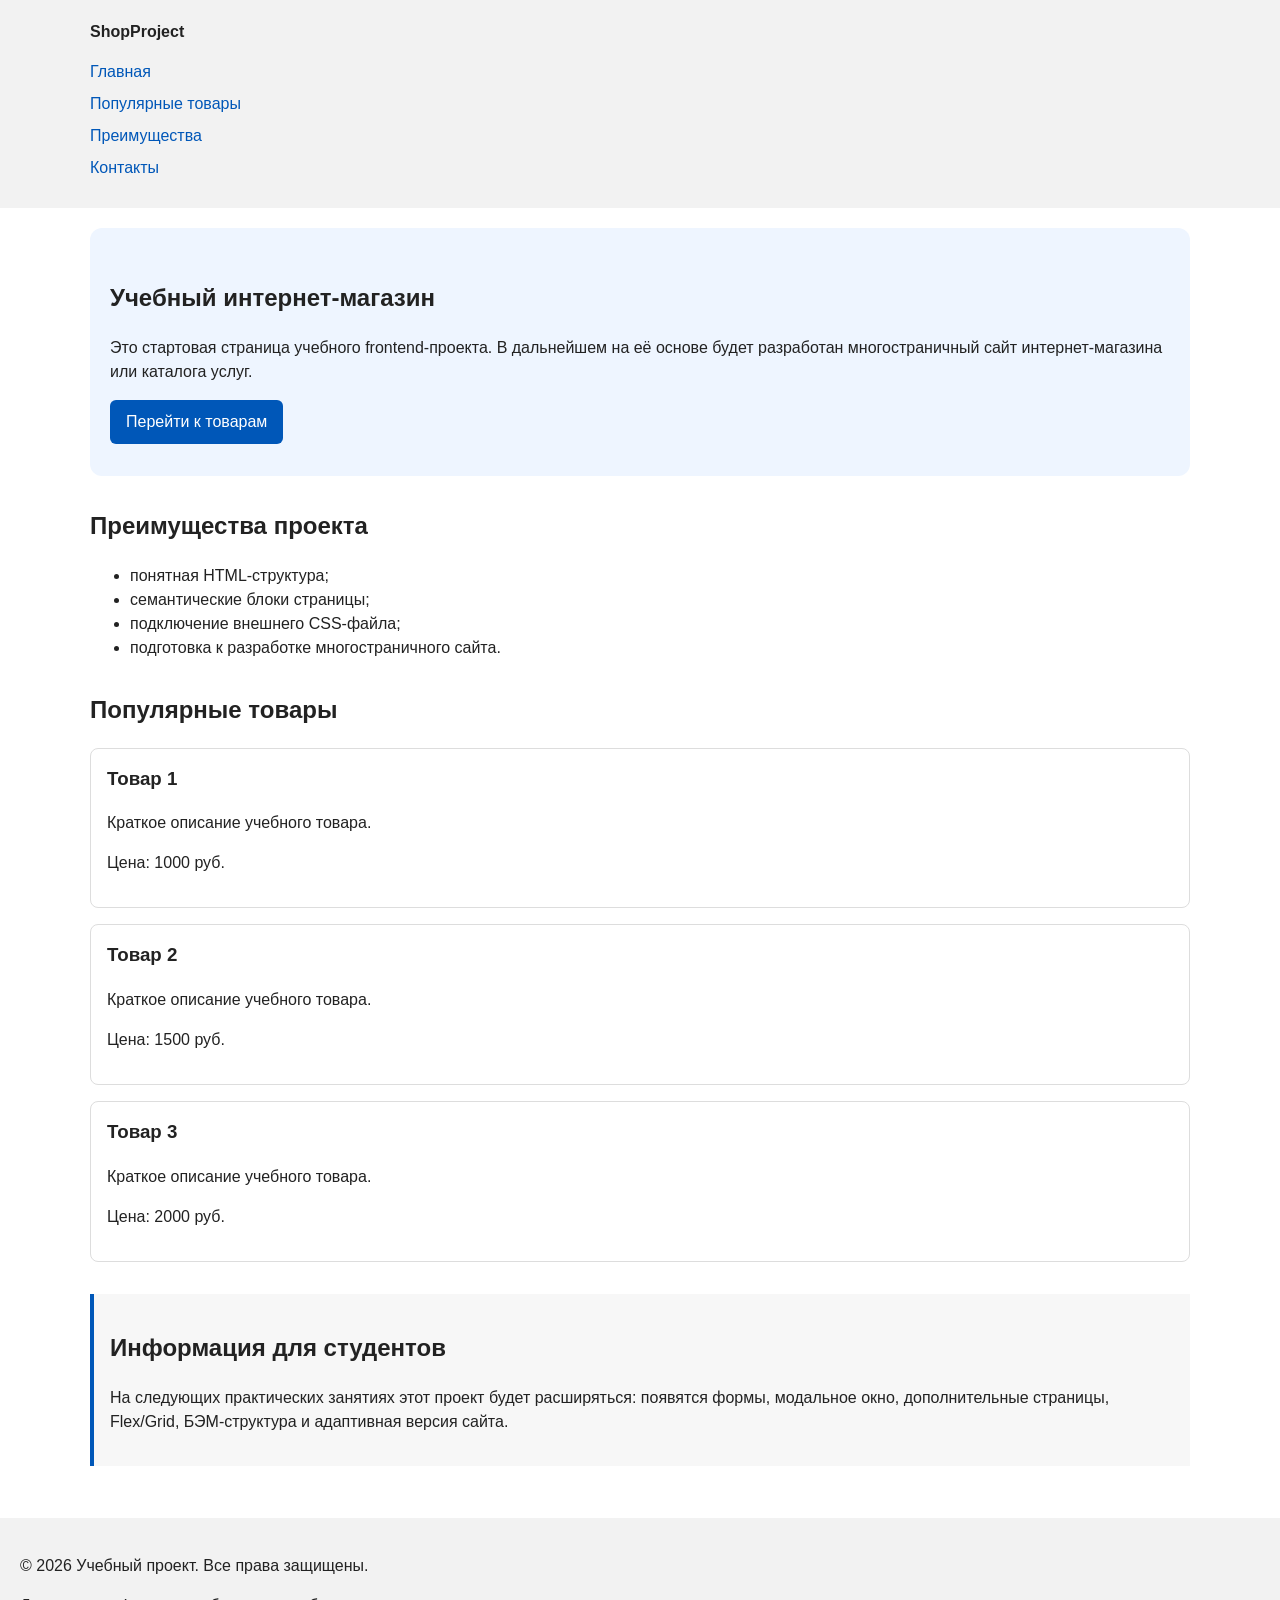
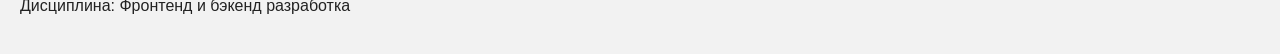
==== index.html @ d6c5573b "feat: add semantic HTML structure and base CSS styles" ====
<!DOCTYPE html>
<html lang="ru">
<head>
  <meta charset="UTF-8">
  <meta name="viewport" content="width=device-width, initial-scale=1.0">
  <title>Учебный интернет-магазин</title>
  <link rel="stylesheet" href="css/style.css">
</head>
<body>
  <header>
    <div class="site-header">
      <a class="site-logo" href="index.html">ShopProject</a>

      <nav class="site-nav" aria-label="Основная навигация">
        <ul class="site-nav__list">
          <li><a href="index.html">Главная</a></li>
          <li><a href="#popular">Популярные товары</a></li>
          <li><a href="#advantages">Преимущества</a></li>
          <li><a href="#contacts">Контакты</a></li>
        </ul>
      </nav>
    </div>
  </header>


  <main>
    <section class="hero">
      <h1>Учебный интернет-магазин</h1>
      <p>
        Это стартовая страница учебного frontend-проекта.
        В дальнейшем на её основе будет разработан многостраничный сайт
        интернет-магазина или каталога услуг.
      </p>
      <a class="button" href="#popular">Перейти к товарам</a>
    </section>

    <section class="section" id="advantages">
      <h2>Преимущества проекта</h2>

      <ul class="advantages-list">
        <li>понятная HTML-структура;</li>
        <li>семантические блоки страницы;</li>
        <li>подключение внешнего CSS-файла;</li>
        <li>подготовка к разработке многостраничного сайта.</li>
      </ul>
    </section>

    <section class="section" id="popular">
      <h2>Популярные товары</h2>

      <article class="product-card">
        <h3>Товар 1</h3>
        <p>Краткое описание учебного товара.</p>
        <p>Цена: 1000 руб.</p>
      </article>

      <article class="product-card">
        <h3>Товар 2</h3>
        <p>Краткое описание учебного товара.</p>
        <p>Цена: 1500 руб.</p>
      </article>

      <article class="product-card">
        <h3>Товар 3</h3>
        <p>Краткое описание учебного товара.</p>
        <p>Цена: 2000 руб.</p>
      </article>
    </section>

    <aside class="aside-info">
      <h2>Информация для студентов</h2>
      <p>
        На следующих практических занятиях этот проект будет расширяться:
        появятся формы, модальное окно, дополнительные страницы, Flex/Grid,
        БЭМ-структура и адаптивная версия сайта.
      </p>
    </aside>

  </main>

  <footer id="contacts">
    <p>&copy; 2026 Учебный проект. Все права защищены.</p>
    <p>Дисциплина: Фронтенд и бэкенд разработка</p>
  </footer>

</body>
</html>
---- css/style.css ----
/* 
  Универсальное правило для всех элементов.
  border-box делает расчёт размеров более понятным:
  width включает content, padding и border.
*/
* {
  box-sizing: border-box;
}

/*
  Убираем стандартный внешний отступ браузера у body.
  Без этого вокруг страницы может появиться белая рамка.
*/
body {
  margin: 0;
  font-family: Arial, sans-serif;
  line-height: 1.5;
  color: #222222;
  background-color: #ffffff;
}


/*
  Задаём внутренние отступы для основных областей страницы.
  Это делает содержимое визуально отделённым от краёв окна браузера.
*/
header,
main,
footer {
  padding: 20px;
}

/*
  Оформляем шапку страницы.
  Пока используется простой светло-серый фон.
*/
header {
  background-color: #f2f2f2;
}

/*
  Оформляем подвал страницы тем же фоном,
  чтобы визуально отделить его от основного содержимого.
*/
footer {
  background-color: #f2f2f2;
}

/*
  Ограничиваем ширину содержимого шапки,
  чтобы оно не растягивалось слишком сильно на широких экранах.
*/
.site-header {
  max-width: 1100px;
  margin: 0 auto;
}

/*
  Оформляем текстовый логотип.
*/
.site-logo {
  font-weight: bold;
  text-decoration: none;
  color: #222222;
}

/*
  Убираем стандартные отступы и маркеры списка навигации.
*/
.site-nav__list {
  padding: 0;
  margin: 16px 0 0;
  list-style: none;
}

/*
  Добавляем расстояние между пунктами меню.
*/
.site-nav__list li {
  margin-bottom: 8px;
}

/*
  Оформляем ссылки меню.
*/
.site-nav__list a {
  color: #0057b8;
  text-decoration: none;
}

/*
  При наведении мыши подчёркиваем ссылку.
  Подробно состояния интерфейса будут рассмотрены в практической работе 1.7.
*/
.site-nav__list a:hover {
  text-decoration: underline;
}

/*
  Hero-блок — первый крупный блок страницы.
  Он визуально отделяется от остальных разделов фоном и отступами.
*/
.hero {
  max-width: 1100px;
  margin: 0 auto 32px;
  padding: 32px 20px;
  background-color: #eef5ff;
  border-radius: 12px;
}

/*
  Общий класс для разделов страницы.
*/
.section {
  max-width: 1100px;
  margin: 0 auto 32px;
}

/*
  Убираем лишний верхний отступ у заголовков разделов.
*/
.section h2 {
  margin-top: 0;
}

/*
  Карточка товара — самостоятельный блок.
  На следующих занятиях карточки будут доработаны и выстроены в сетку.
*/
.product-card {
  margin-bottom: 16px;
  padding: 16px;
  border: 1px solid #dddddd;
  border-radius: 8px;
  background-color: #ffffff;
}

/*
  Убираем лишний верхний отступ у заголовка карточки.
*/
.product-card h3 {
  margin-top: 0;
}

/*
  Пока это обычная ссылка, но визуально она оформляется как кнопка.
*/
.button {
  display: inline-block;
  padding: 10px 16px;
  color: #ffffff;
  background-color: #0057b8;
  text-decoration: none;
  border-radius: 6px;
}

/*
  Простое состояние наведения для кнопки.
*/
.button:hover {
  background-color: #003f86;
}

/*
  Дополнительный информационный блок.
*/
.aside-info {
  max-width: 1100px;
  margin: 0 auto 32px;
  padding: 16px;
  border-left: 4px solid #0057b8;
  background-color: #f7f7f7;
}
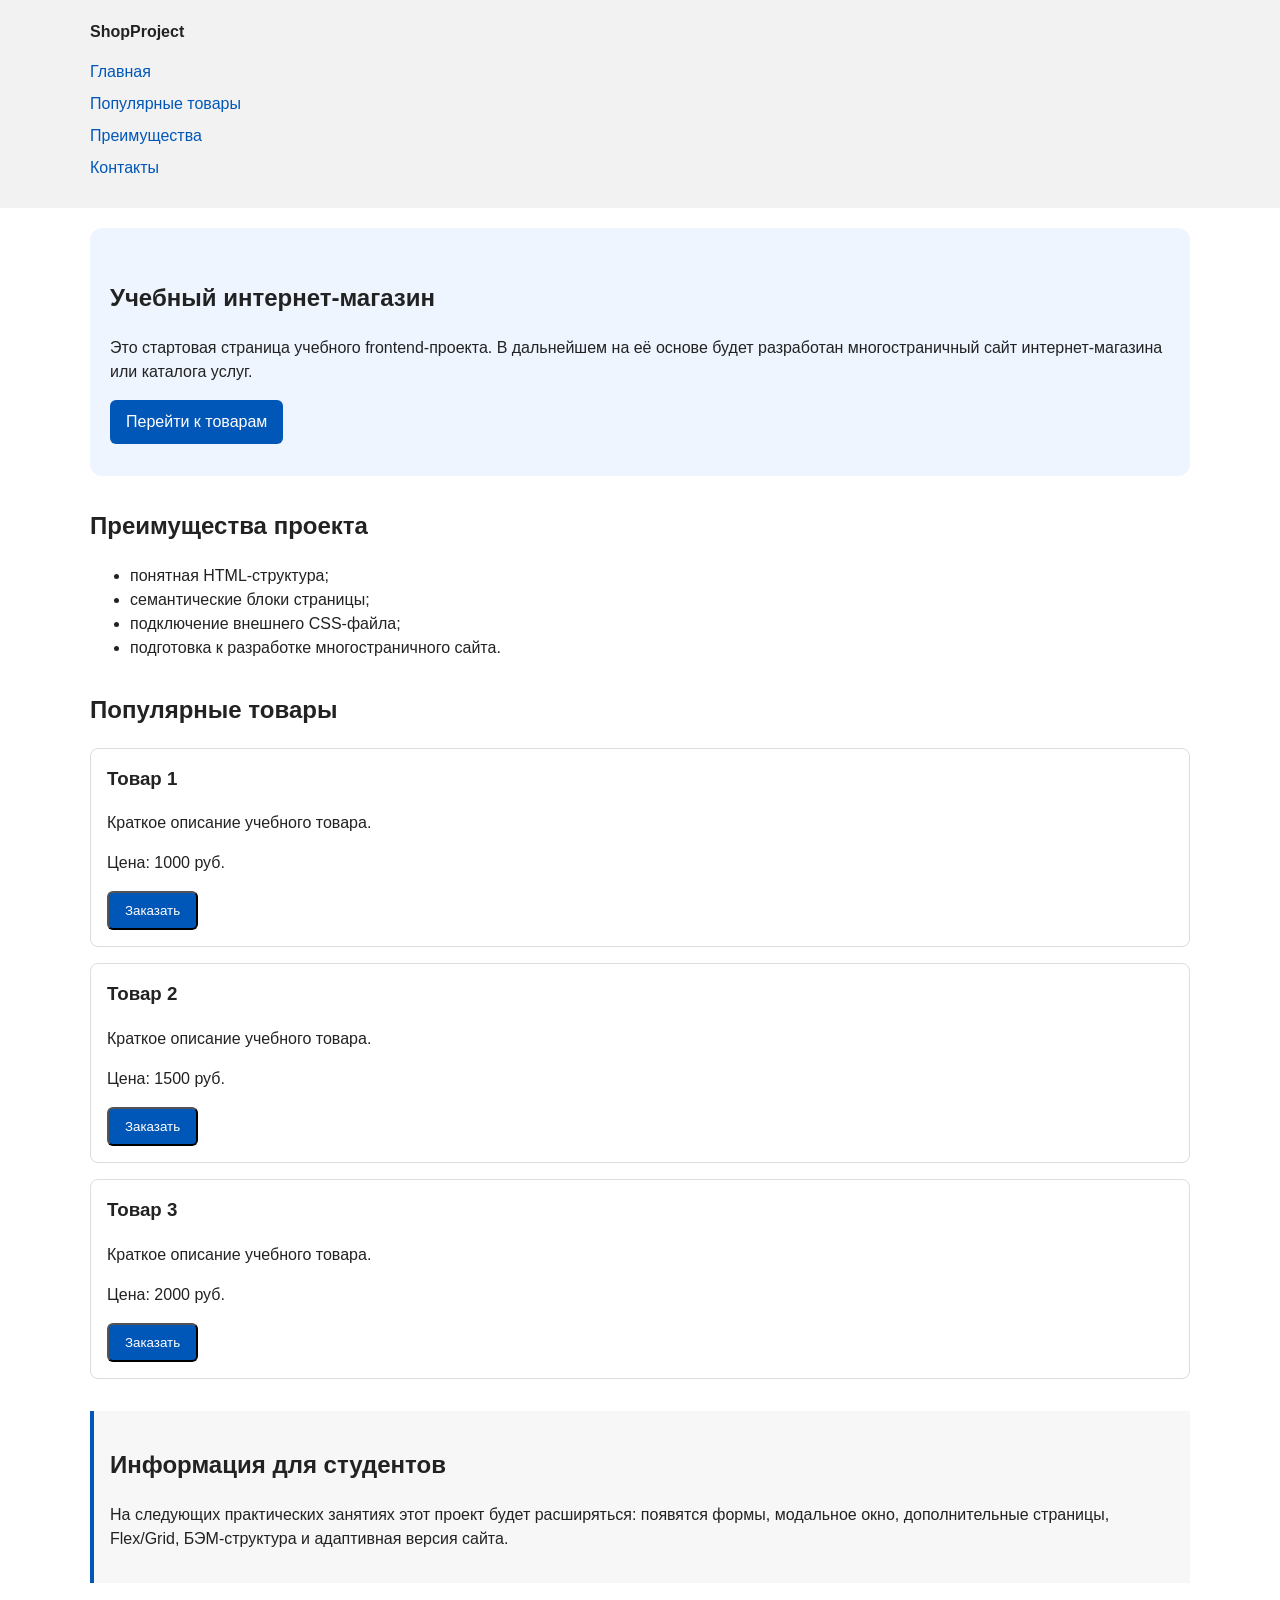
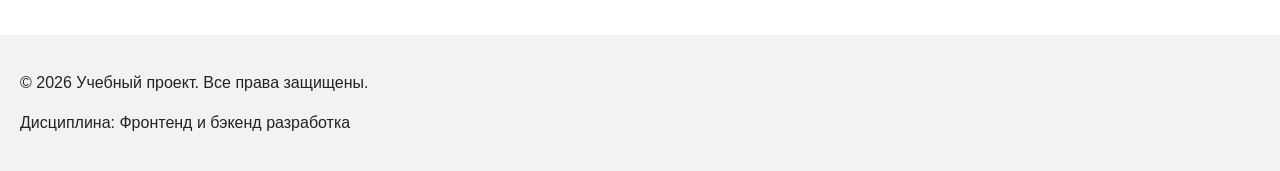
==== commit 8055c5cd: "feat: add order form modal and validation" ====
--- a/index.html
+++ b/index.html
@@ -5,6 +5,7 @@
   <meta name="viewport" content="width=device-width, initial-scale=1.0">
   <title>Учебный интернет-магазин</title>
   <link rel="stylesheet" href="css/style.css">
+  <script src="js/main.js" defer></script>
 </head>
 <body>
   <header>
@@ -52,18 +53,27 @@
         <h3>Товар 1</h3>
         <p>Краткое описание учебного товара.</p>
         <p>Цена: 1000 руб.</p>
+        <button class="button product-card__button" type="button" data-product="Товар 1">
+          Заказать
+        </button>
       </article>
 
       <article class="product-card">
         <h3>Товар 2</h3>
         <p>Краткое описание учебного товара.</p>
         <p>Цена: 1500 руб.</p>
+        <button class="button product-card__button" type="button" data-product="Товар 2">
+          Заказать
+        </button>
       </article>
 
       <article class="product-card">
         <h3>Товар 3</h3>
         <p>Краткое описание учебного товара.</p>
         <p>Цена: 2000 руб.</p>
+        <button class="button product-card__button" type="button" data-product="Товар 3">
+          Заказать
+        </button>
       </article>
     </section>
 
@@ -83,5 +93,102 @@
     <p>Дисциплина: Фронтенд и бэкенд разработка</p>
   </footer>
 
+  <dialog class="order-dialog" id="order-dialog" aria-labelledby="order-dialog-title">
+    <h2 id="order-dialog-title">Оформление заявки</h2>
+
+    <form class="order-form" id="order-form" action="#" method="post" novalidate>
+      <input id="selected-product" name="selected-product" type="hidden">
+
+      <div class="form-field">
+        <label for="order-name">Имя</label>
+        <input
+          id="order-name"
+          name="name"
+          type="text"
+          placeholder="Введите ваше имя"
+          minlength="2"
+          autocomplete="given-name"
+          required
+        >
+      </div>
+
+      <div class="form-field">
+        <label for="order-email">E-mail</label>
+        <input
+          id="order-email"
+          name="email"
+          type="email"
+          placeholder="example@mail.ru"
+          autocomplete="email"
+          required
+        >
+      </div>
+
+      <div class="form-field">
+        <label for="order-phone">Телефон</label>
+        <input
+          id="order-phone"
+          name="phone"
+          type="tel"
+          inputmode="tel"
+          placeholder="+7 (900) 000-00-00"
+          pattern="^\+7 \(\d{3}\) \d{3}-\d{2}-\d{2}$"
+          required
+        >
+        <small>Формат: +7 (900) 000-00-00</small>
+      </div>
+
+      <div class="form-field">
+        <label for="order-date">Дата связи</label>
+        <input
+          id="order-date"
+          name="date"
+          type="date"
+        >
+      </div>
+
+      <div class="form-field">
+        <label for="order-topic">Тема заявки</label>
+        <select id="order-topic" name="topic" required>
+          <option value="">Выберите тему</option>
+          <option value="product">Заказ товара</option>
+          <option value="consultation">Консультация</option>
+          <option value="delivery">Доставка</option>
+        </select>
+      </div>
+
+      <div class="form-field">
+        <label for="order-comment">Комментарий</label>
+        <textarea
+          id="order-comment"
+          name="comment"
+          rows="4"
+          placeholder="Укажите дополнительную информацию"
+        ></textarea>
+      </div>
+
+      <div class="form-field form-field--checkbox">
+        <label>
+          <input
+            id="order-agreement"
+            name="agreement"
+            type="checkbox"
+            required
+          >
+          Я согласен на обработку данных
+        </label>
+      </div>
+
+      <div class="form-actions">
+        <button type="button" id="close-order-dialog">Закрыть</button>
+        <button type="submit">Отправить заявку</button>
+      </div>
+    </form>
+  </dialog>
+
+  <p class="success-message" id="success-message" hidden>
+    Форма успешно отправлена!
+  </p>
+
 </body>
-</html>
+</html>
--- a/css/style.css
+++ b/css/style.css
@@ -171,3 +171,105 @@
   border-left: 4px solid #0057b8;
   background-color: #f7f7f7;
 }
+
+/*
+  Модальное окно.
+  Элемент dialog сам умеет открываться поверх страницы.
+*/
+.order-dialog {
+  width: min(100% - 32px, 560px);
+  padding: 24px;
+  border: none;
+  border-radius: 12px;
+}
+
+/*
+  Затемнение фона за модальным окном.
+*/
+.order-dialog::backdrop {
+  background-color: rgba(0, 0, 0, 0.5);
+}
+
+/*
+  Поле формы.
+  Каждый блок получает нижний отступ.
+*/
+.form-field {
+  margin-bottom: 16px;
+}
+
+/*
+  Подпись поля.
+*/
+.form-field label {
+  display: block;
+  margin-bottom: 6px;
+}
+
+/*
+  Основные поля формы.
+*/
+.form-field input,
+.form-field select,
+.form-field textarea {
+  width: 100%;
+  padding: 10px 12px;
+  border: 1px solid #cccccc;
+  border-radius: 6px;
+  font: inherit;
+}
+
+/*
+  Checkbox не должен занимать всю ширину.
+*/
+.form-field input[type="checkbox"] {
+  width: auto;
+}
+
+/*
+  Подсказка под полем телефона.
+*/
+.form-field small {
+  display: block;
+  margin-top: 4px;
+  color: #666666;
+}
+
+/*
+  Видимый фокус для клавиатурной навигации.
+*/
+.form-field input:focus-visible,
+.form-field select:focus-visible,
+.form-field textarea:focus-visible,
+.form-actions button:focus-visible {
+  outline: 2px solid #0057b8;
+  outline-offset: 2px;
+}
+
+/*
+  Подсветка ошибочных полей.
+  Атрибут aria-invalid будет добавляться через JavaScript.
+*/
+[aria-invalid="true"] {
+  border-color: #b00020;
+}
+
+/*
+  Кнопки формы.
+*/
+.form-actions {
+  display: flex;
+  gap: 12px;
+  margin-top: 20px;
+}
+
+/*
+  Сообщение об успешной отправке.
+*/
+.success-message {
+  max-width: 1100px;
+  margin: 24px auto;
+  padding: 16px;
+  border-left: 4px solid #168a2f;
+  background-color: #eefaf0;
+}
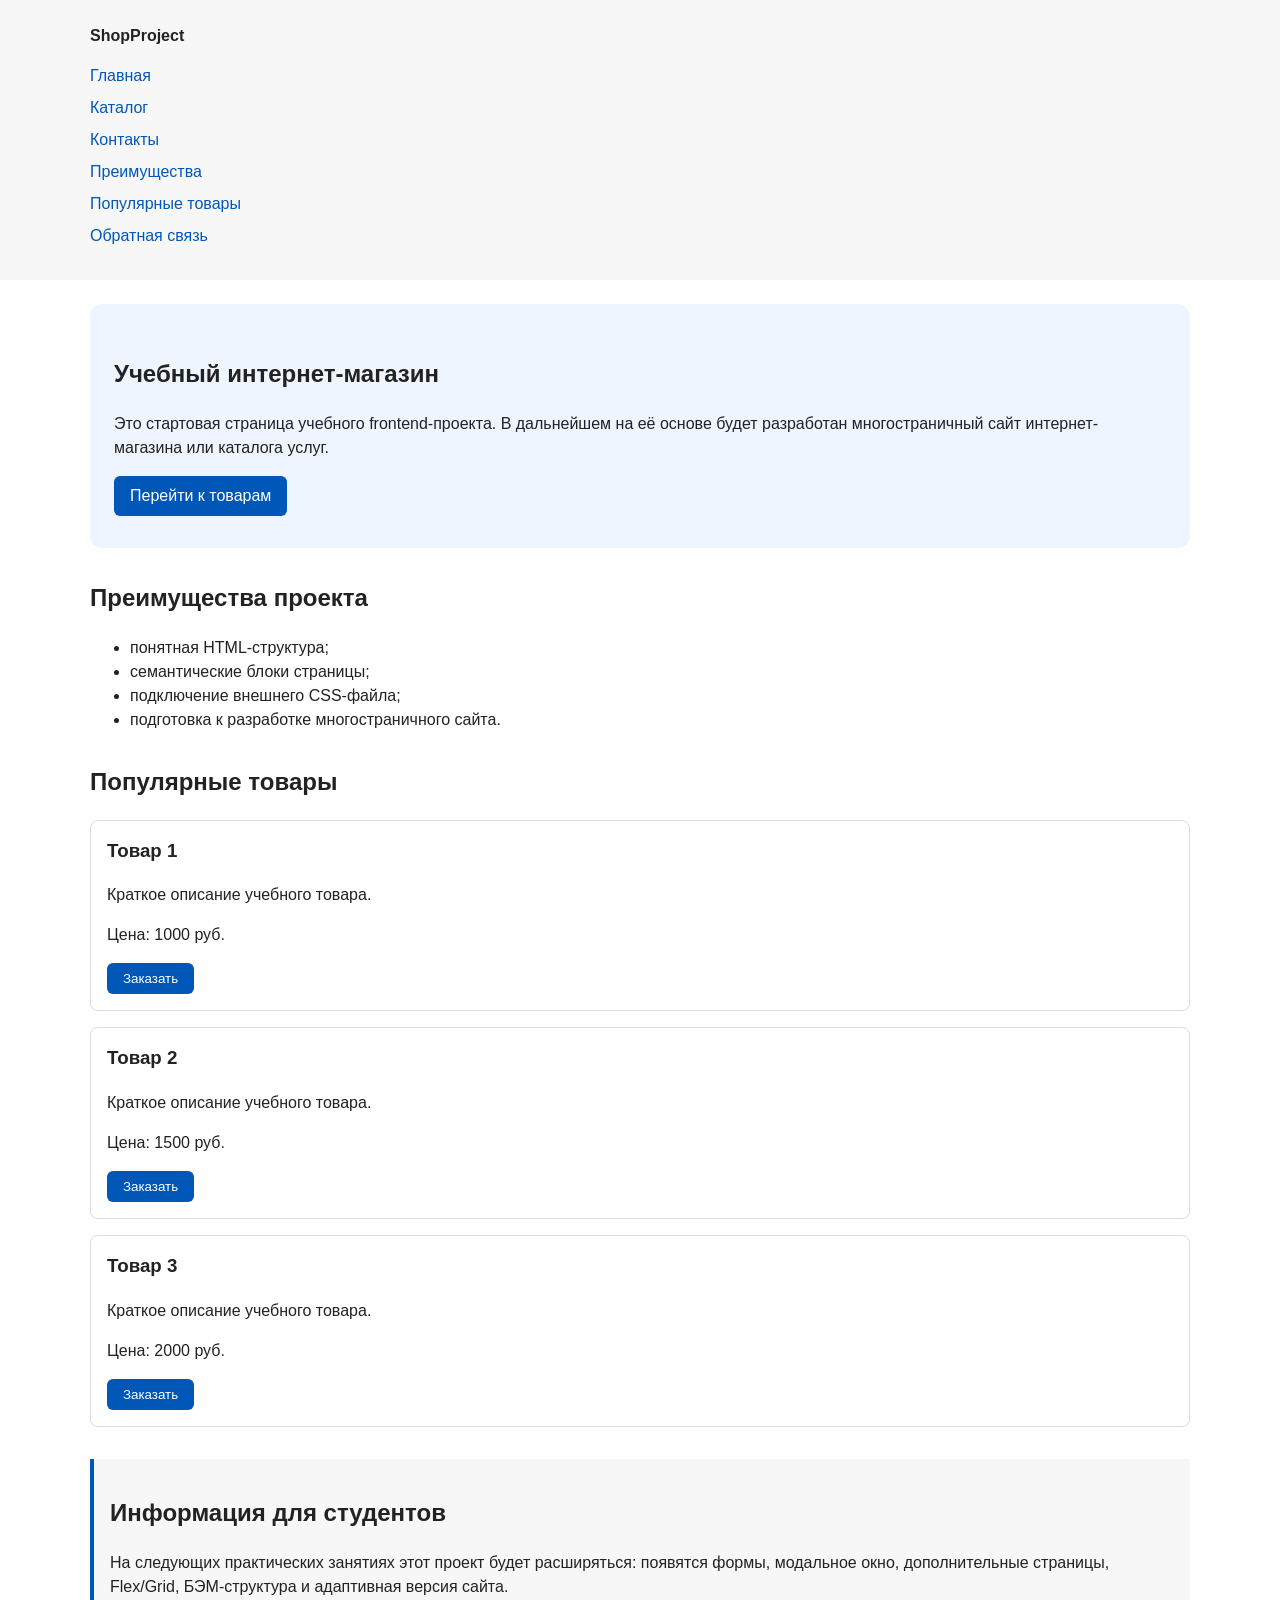
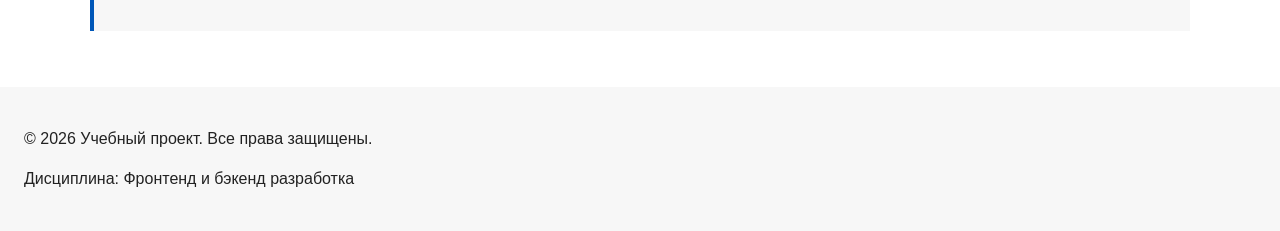
==== commit 329897d8: "feat: add multi-page structure navigation and anchors" ====
--- a/index.html
+++ b/index.html
@@ -6,6 +6,10 @@
   <title>Учебный интернет-магазин</title>
   <link rel="stylesheet" href="css/style.css">
   <script src="js/main.js" defer></script>
+  <meta property="og:type" content="website">
+  <meta property="og:title" content="Учебный интернет-магазин">
+  <meta property="og:description" content="Учебный frontend-проект интернет-магазина.">
+  <meta property="og:image" content="https://username.github.io/kr1-html-css-shop/images/preview.jpg">
 </head>
 <body>
   <header>
@@ -15,11 +19,14 @@
       <nav class="site-nav" aria-label="Основная навигация">
         <ul class="site-nav__list">
           <li><a href="index.html">Главная</a></li>
-          <li><a href="#popular">Популярные товары</a></li>
-          <li><a href="#advantages">Преимущества</a></li>
-          <li><a href="#contacts">Контакты</a></li>
+          <li><a href="catalog.html">Каталог</a></li>
+          <li><a href="contacts.html">Контакты</a></li>
+          <li><a href="index.html#advantages">Преимущества</a></li>
+          <li><a href="index.html#popular">Популярные товары</a></li>
+          <li><a href="index.html#contacts">Обратная связь</a></li>
         </ul>
       </nav>
+
     </div>
   </header>
 
--- a/css/style.css
+++ b/css/style.css
@@ -1,6 +1,43 @@
+/* ===============================
+   1. Переменные проекта
+   =============================== */
+
+:root {
+  /* Основные цвета проекта */
+  --color-bg: #ffffff;
+  --color-text: #222222;
+  --color-muted: #666666;
+  --color-primary: #0057b8;
+  --color-primary-dark: #37485c;
+  --color-border: #dddddd;
+  --color-surface: #f7f7f7;
+  --color-surface-accent: #eef5ff;
+  --color-danger: #b00020;
+  --color-success: #168a2f;
+  --color-success-bg: #eefaf0;
+  --color-white: #ffffff;
+
+  /* Отступы */
+  --space-xs: 4px;
+  --space-sm: 8px;
+  --space-md: 16px;
+  --space-lg: 24px;
+  --space-xl: 32px;
+
+  /* Скругления */
+  --radius-sm: 6px;
+  --radius-md: 8px;
+  --radius-lg: 12px;
+
+  /* Размеры */
+  --container-width: 1100px;
+}
+
+/* ===============================
+   2. Базовые стили
+   =============================== */
 /* 
-  Универсальное правило для всех элементов.
-  border-box делает расчёт размеров более понятным:
+  Универсальное правило для всех элементов. border-box делает расчёт размеров более понятным:
   width включает content, padding и border.
 */
 * {
@@ -8,15 +45,31 @@
 }
 
 /*
-  Убираем стандартный внешний отступ браузера у body.
-  Без этого вокруг страницы может появиться белая рамка.
+  Убираем стандартный внешний отступ браузера у body. Без этого вокруг страницы может появиться белая рамка.
 */
 body {
   margin: 0;
   font-family: Arial, sans-serif;
   line-height: 1.5;
-  color: #222222;
-  background-color: #ffffff;
+  color: var(--color-text);
+  background-color: var(--color-bg);
+}
+
+/* ===============================
+   3. Общие элементы интерфейса
+   =============================== */
+
+a {
+  color: var(--color-primary);
+}
+
+a:hover {
+  color: var(--color-primary-dark);
+}
+
+a:focus-visible {
+  outline: 2px solid var(--color-primary);
+  outline-offset: 3px;
 }
 
 
@@ -27,15 +80,15 @@
 header,
 main,
 footer {
-  padding: 20px;
+  padding: var(--space-lg);
 }
 
 /*
   Оформляем шапку страницы.
-  Пока используется простой светло-серый фон.
+  Фон берётся из переменной --color-surface.
 */
 header {
-  background-color: #f2f2f2;
+  background-color: var(--color-surface);
 }
 
 /*
@@ -43,7 +96,7 @@
   чтобы визуально отделить его от основного содержимого.
 */
 footer {
-  background-color: #f2f2f2;
+  background-color: var(--color-surface);
 }
 
 /*
@@ -51,7 +104,7 @@
   чтобы оно не растягивалось слишком сильно на широких экранах.
 */
 .site-header {
-  max-width: 1100px;
+  max-width: var(--container-width);
   margin: 0 auto;
 }
 
@@ -61,7 +114,7 @@
 .site-logo {
   font-weight: bold;
   text-decoration: none;
-  color: #222222;
+  color: var(--color-text);
 }
 
 /*
@@ -69,7 +122,7 @@
 */
 .site-nav__list {
   padding: 0;
-  margin: 16px 0 0;
+  margin: var(--space-md) 0 0;
   list-style: none;
 }
 
@@ -77,14 +130,14 @@
   Добавляем расстояние между пунктами меню.
 */
 .site-nav__list li {
-  margin-bottom: 8px;
+  margin-bottom: var(--space-sm);
 }
 
 /*
   Оформляем ссылки меню.
 */
 .site-nav__list a {
-  color: #0057b8;
+  color: var(--color-primary);
   text-decoration: none;
 }
 
@@ -96,48 +149,39 @@
   text-decoration: underline;
 }
 
-/*
-  Hero-блок — первый крупный блок страницы.
-  Он визуально отделяется от остальных разделов фоном и отступами.
-*/
+/* ===============================
+   4. Компоненты страницы
+   =============================== */
+
 .hero {
-  max-width: 1100px;
-  margin: 0 auto 32px;
-  padding: 32px 20px;
-  background-color: #eef5ff;
-  border-radius: 12px;
-}
-
-/*
-  Общий класс для разделов страницы.
-*/
+  max-width: var(--container-width);
+  margin: 0 auto var(--space-xl);
+  padding: var(--space-xl) var(--space-lg);
+  background-color: var(--color-surface-accent);
+  border-radius: var(--radius-lg);
+}
+
 .section {
-  max-width: 1100px;
-  margin: 0 auto 32px;
-}
-
-/*
-  Убираем лишний верхний отступ у заголовков разделов.
-*/
+  max-width: var(--container-width);
+  margin: 0 auto var(--space-xl);
+}
+
 .section h2 {
   margin-top: 0;
 }
 
-/*
-  Карточка товара — самостоятельный блок.
-  На следующих занятиях карточки будут доработаны и выстроены в сетку.
-*/
 .product-card {
-  margin-bottom: 16px;
-  padding: 16px;
-  border: 1px solid #dddddd;
-  border-radius: 8px;
-  background-color: #ffffff;
-}
-
-/*
-  Убираем лишний верхний отступ у заголовка карточки.
-*/
+  margin-bottom: var(--space-md);
+  padding: var(--space-md);
+  border: 1px solid var(--color-border);
+  border-radius: var(--radius-md);
+  background-color: var(--color-bg);
+}
+
+.product-card:hover {
+  border-color: var(--color-primary);
+}
+
 .product-card h3 {
   margin-top: 0;
 }
@@ -147,129 +191,135 @@
 */
 .button {
   display: inline-block;
-  padding: 10px 16px;
-  color: #ffffff;
-  background-color: #0057b8;
+  padding: var(--space-sm) var(--space-md);
+  color: var(--color-white);
+  background-color: var(--color-primary);
   text-decoration: none;
-  border-radius: 6px;
+  border: none;
+  border-radius: var(--radius-sm);
+  cursor: pointer;
 }
 
 /*
   Простое состояние наведения для кнопки.
 */
 .button:hover {
-  background-color: #003f86;
-}
+  background-color: var(--color-primary-dark);
+}
+
+.button:focus-visible {
+  outline: 2px solid var(--color-primary);
+  outline-offset: 3px;
+}
+
+.button:disabled {
+  opacity: 0.6;
+  cursor: not-allowed;
+}
+
 
 /*
   Дополнительный информационный блок.
 */
 .aside-info {
-  max-width: 1100px;
-  margin: 0 auto 32px;
-  padding: 16px;
-  border-left: 4px solid #0057b8;
-  background-color: #f7f7f7;
-}
-
-/*
-  Модальное окно.
-  Элемент dialog сам умеет открываться поверх страницы.
-*/
+  max-width: var(--container-width);
+  margin: 0 auto var(--space-xl);
+  padding: var(--space-md);
+  border-left: 4px solid var(--color-primary);
+  background-color: var(--color-surface);
+}
+
+/* ===============================
+   5. Форма и модальное окно
+   =============================== */
+
 .order-dialog {
   width: min(100% - 32px, 560px);
-  padding: 24px;
+  padding: var(--space-lg);
   border: none;
-  border-radius: 12px;
-}
-
-/*
-  Затемнение фона за модальным окном.
-*/
+  border-radius: var(--radius-lg);
+}
+
 .order-dialog::backdrop {
   background-color: rgba(0, 0, 0, 0.5);
 }
 
-/*
-  Поле формы.
-  Каждый блок получает нижний отступ.
-*/
 .form-field {
-  margin-bottom: 16px;
-}
-
-/*
-  Подпись поля.
-*/
+  margin-bottom: var(--space-md);
+}
+
 .form-field label {
   display: block;
-  margin-bottom: 6px;
-}
-
-/*
-  Основные поля формы.
-*/
+  margin-bottom: var(--space-xs);
+}
+
 .form-field input,
 .form-field select,
 .form-field textarea {
   width: 100%;
   padding: 10px 12px;
-  border: 1px solid #cccccc;
-  border-radius: 6px;
+  border: 1px solid var(--color-border);
+  border-radius: var(--radius-sm);
   font: inherit;
 }
 
-/*
-  Checkbox не должен занимать всю ширину.
-*/
 .form-field input[type="checkbox"] {
   width: auto;
 }
 
-/*
-  Подсказка под полем телефона.
-*/
 .form-field small {
   display: block;
-  margin-top: 4px;
-  color: #666666;
-}
-
-/*
-  Видимый фокус для клавиатурной навигации.
-*/
+  margin-top: var(--space-xs);
+  color: var(--color-muted);
+}
+
+.form-field input:hover,
+.form-field select:hover,
+.form-field textarea:hover {
+  border-color: var(--color-primary);
+}
+
 .form-field input:focus-visible,
 .form-field select:focus-visible,
 .form-field textarea:focus-visible,
 .form-actions button:focus-visible {
-  outline: 2px solid #0057b8;
-  outline-offset: 2px;
-}
-
-/*
-  Подсветка ошибочных полей.
-  Атрибут aria-invalid будет добавляться через JavaScript.
-*/
+  outline: 2px solid var(--color-primary);
+  outline-offset: 3px;
+}
+
 [aria-invalid="true"] {
-  border-color: #b00020;
-}
-
-/*
-  Кнопки формы.
-*/
-.form-actions {
-  display: flex;
-  gap: 12px;
-  margin-top: 20px;
-}
-
-/*
-  Сообщение об успешной отправке.
-*/
+  border-color: var(--color-danger);
+}
+
 .success-message {
-  max-width: 1100px;
-  margin: 24px auto;
-  padding: 16px;
-  border-left: 4px solid #168a2f;
-  background-color: #eefaf0;
-}
+  max-width: var(--container-width);
+  margin: var(--space-lg) auto;
+  padding: var(--space-md);
+  border-left: 4px solid var(--color-success);
+  background-color: var(--color-success-bg);
+}
+
+.breadcrumbs {
+  max-width: var(--container-width);
+  margin: 0 auto var(--space-md);
+  font-size: 14px;
+  color: var(--color-muted);
+}
+
+.breadcrumbs a {
+  color: var(--color-primary);
+}
+
+.breadcrumbs span::before {
+  content: " / ";
+  color: var(--color-muted);
+}
+
+html {
+  scroll-behavior: smooth;
+}
+
+:target {
+  outline: 2px dashed var(--color-primary);
+  outline-offset: 4px;
+}
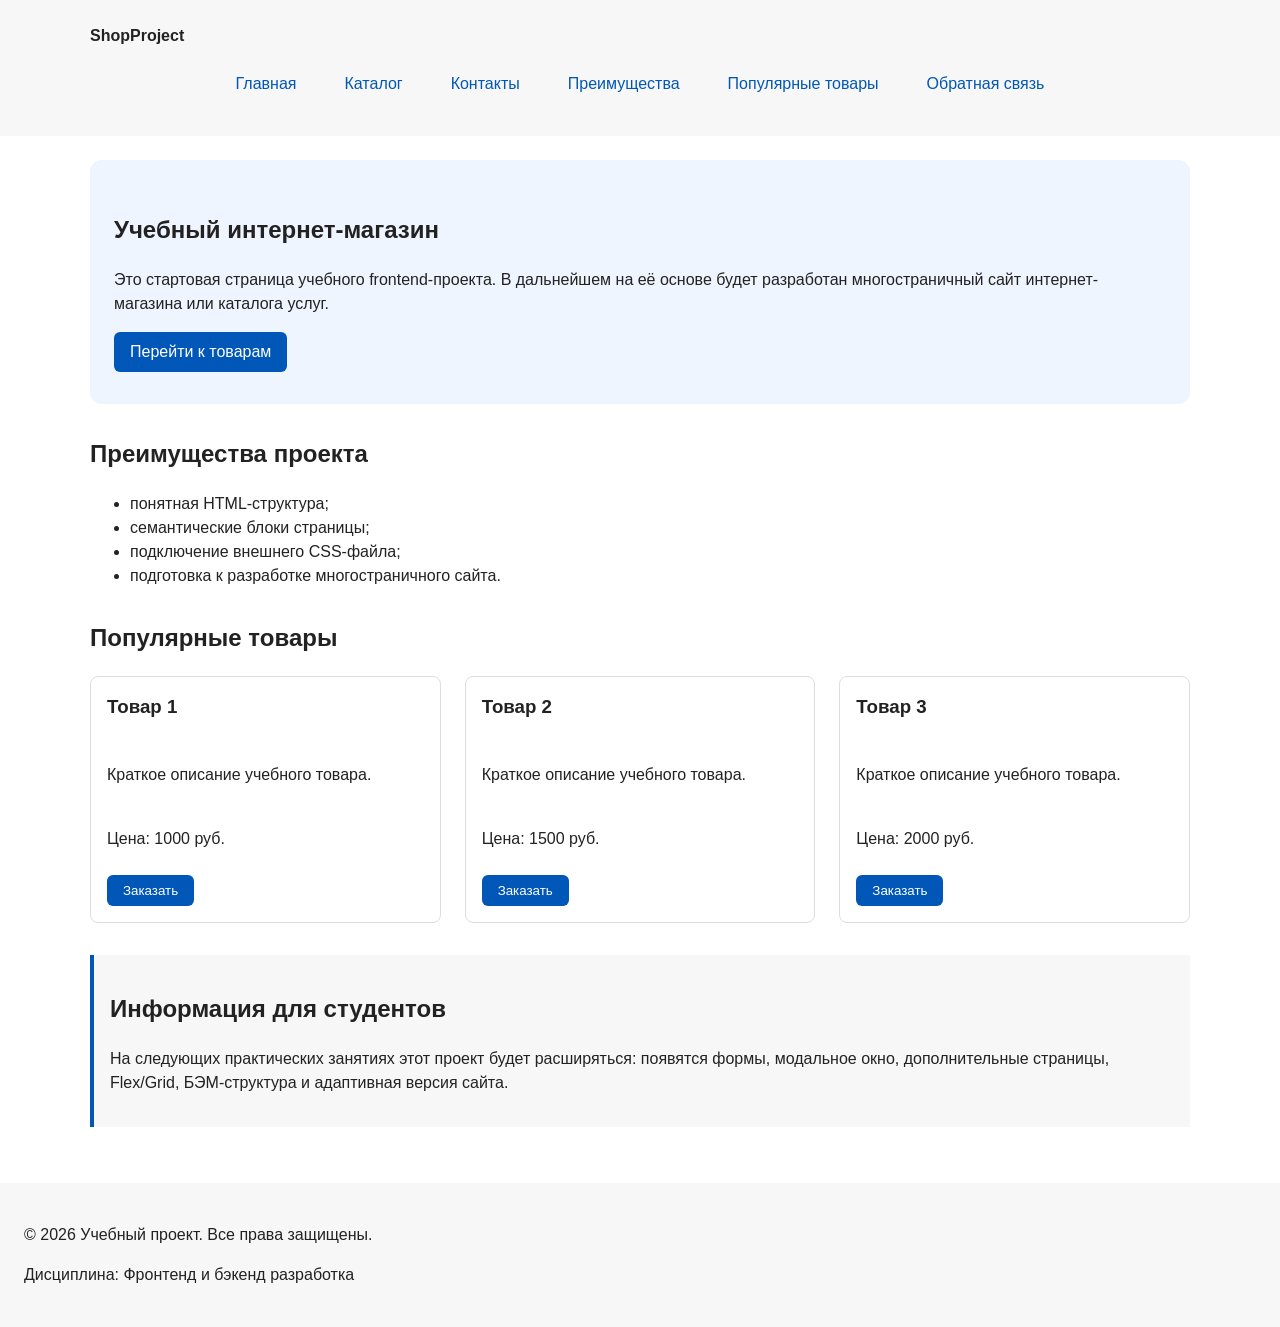
==== commit 6d1b5cb0: "feat: add flex navigation and grid catalog layout" ====
--- a/index.html
+++ b/index.html
@@ -9,7 +9,7 @@
   <meta property="og:type" content="website">
   <meta property="og:title" content="Учебный интернет-магазин">
   <meta property="og:description" content="Учебный frontend-проект интернет-магазина.">
-  <meta property="og:image" content="https://username.github.io/kr1-html-css-shop/images/preview.jpg">
+  <meta property="og:image" content="https://shrtgrl.github.io/kr1-html-css-shop/images/preview.jpg">
 </head>
 <body>
   <header>
@@ -56,33 +56,36 @@
     <section class="section" id="popular">
       <h2>Популярные товары</h2>
 
-      <article class="product-card">
-        <h3>Товар 1</h3>
-        <p>Краткое описание учебного товара.</p>
-        <p>Цена: 1000 руб.</p>
-        <button class="button product-card__button" type="button" data-product="Товар 1">
-          Заказать
-        </button>
-      </article>
-
-      <article class="product-card">
-        <h3>Товар 2</h3>
-        <p>Краткое описание учебного товара.</p>
-        <p>Цена: 1500 руб.</p>
-        <button class="button product-card__button" type="button" data-product="Товар 2">
-          Заказать
-        </button>
-      </article>
-
-      <article class="product-card">
-        <h3>Товар 3</h3>
-        <p>Краткое описание учебного товара.</p>
-        <p>Цена: 2000 руб.</p>
-        <button class="button product-card__button" type="button" data-product="Товар 3">
-          Заказать
-        </button>
-      </article>
+      <div class="products-grid">
+        <article class="product-card">
+          <h3>Товар 1</h3>
+          <p>Краткое описание учебного товара.</p>
+          <p>Цена: 1000 руб.</p>
+          <button class="button product-card__button" type="button" data-product="Товар 1">
+            Заказать
+          </button>
+        </article>
+
+        <article class="product-card">
+          <h3>Товар 2</h3>
+          <p>Краткое описание учебного товара.</p>
+          <p>Цена: 1500 руб.</p>
+          <button class="button product-card__button" type="button" data-product="Товар 2">
+            Заказать
+          </button>
+        </article>
+
+        <article class="product-card">
+          <h3>Товар 3</h3>
+          <p>Краткое описание учебного товара.</p>
+          <p>Цена: 2000 руб.</p>
+          <button class="button product-card__button" type="button" data-product="Товар 3">
+            Заказать
+          </button>
+        </article>
+      </div>
     </section>
+
 
     <aside class="aside-info">
       <h2>Информация для студентов</h2>
--- a/css/style.css
+++ b/css/style.css
@@ -121,11 +121,17 @@
   Убираем стандартные отступы и маркеры списка навигации.
 */
 .site-nav__list {
+  display: flex;
+  flex-wrap: wrap;
+  justify-content: center;
+  align-items: center;
+  gap: var(--space-md);
   padding: 0;
   margin: var(--space-md) 0 0;
   list-style: none;
 }
 
+
 /*
   Добавляем расстояние между пунктами меню.
 */
@@ -137,17 +143,23 @@
   Оформляем ссылки меню.
 */
 .site-nav__list a {
+  display: inline-block;
+  padding: var(--space-sm) var(--space-md);
   color: var(--color-primary);
   text-decoration: none;
-}
+  border-radius: var(--radius-sm);
+}
+
 
 /*
   При наведении мыши подчёркиваем ссылку.
   Подробно состояния интерфейса будут рассмотрены в практической работе 1.7.
 */
 .site-nav__list a:hover {
-  text-decoration: underline;
-}
+  color: var(--color-white);
+  background-color: var(--color-primary);
+}
+
 
 /* ===============================
    4. Компоненты страницы
@@ -171,12 +183,21 @@
 }
 
 .product-card {
-  margin-bottom: var(--space-md);
+  display: flex;
+  flex-direction: column;
+  gap: var(--space-sm);
+  margin-bottom: 0;
   padding: var(--space-md);
   border: 1px solid var(--color-border);
   border-radius: var(--radius-md);
   background-color: var(--color-bg);
 }
+
+.product-card .button {
+  margin-top: auto;
+  align-self: flex-start;
+}
+
 
 .product-card:hover {
   border-color: var(--color-primary);
@@ -323,3 +344,59 @@
   outline: 2px dashed var(--color-primary);
   outline-offset: 4px;
 }
+
+.products-grid {
+  display: grid;
+  grid-template-columns: repeat(3, 1fr);
+  gap: var(--space-lg);
+}
+
+.catalog-layout {
+  max-width: var(--container-width);
+  margin: 0 auto var(--space-xl);
+  display: grid;
+  grid-template-columns: 260px 1fr;
+  grid-template-areas: "filters products";
+  gap: var(--space-lg);
+}
+
+.catalog-filters {
+  grid-area: filters;
+  padding: var(--space-md);
+  border: 1px solid var(--color-border);
+  border-radius: var(--radius-md);
+  background-color: var(--color-surface);
+}
+
+.catalog-products {
+  grid-area: products;
+}
+
+.filters-form {
+  display: grid;
+  gap: var(--space-md);
+}
+
+.filters-form fieldset {
+  margin: 0;
+  padding: var(--space-md);
+  border: 1px solid var(--color-border);
+  border-radius: var(--radius-sm);
+}
+
+.filters-form legend {
+  font-weight: 700;
+}
+
+.filters-form label {
+  display: block;
+  margin-bottom: var(--space-sm);
+}
+
+.filters-form input[type="number"] {
+  width: 100%;
+  padding: 8px 10px;
+  border: 1px solid var(--color-border);
+  border-radius: var(--radius-sm);
+  font: inherit;
+}
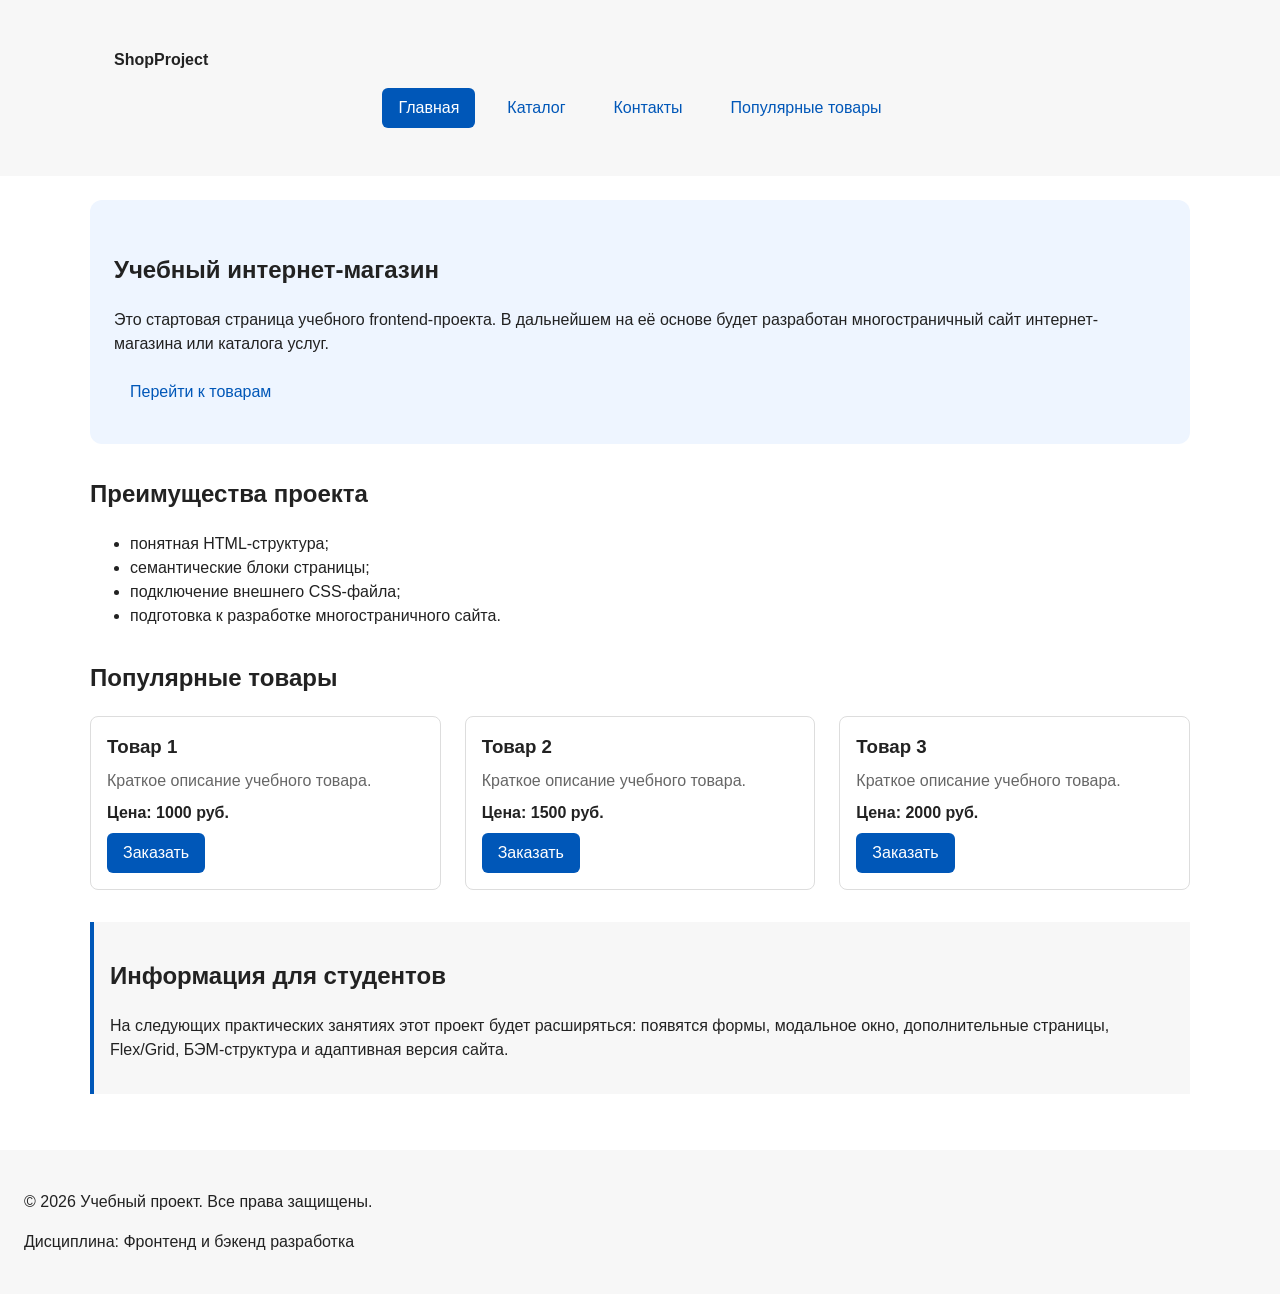
==== commit efd6fccb: "refactor: apply BEM naming to CSS classes" ====
--- a/index.html
+++ b/index.html
@@ -12,24 +12,32 @@
   <meta property="og:image" content="https://shrtgrl.github.io/kr1-html-css-shop/images/preview.jpg">
 </head>
 <body>
-  <header>
-    <div class="site-header">
-      <a class="site-logo" href="index.html">ShopProject</a>
+  <header class="site-header">
+    <div class="site-header__inner">
+      <a class="site-header__logo" href="index.html">ShopProject</a>
 
       <nav class="site-nav" aria-label="Основная навигация">
         <ul class="site-nav__list">
-          <li><a href="index.html">Главная</a></li>
-          <li><a href="catalog.html">Каталог</a></li>
-          <li><a href="contacts.html">Контакты</a></li>
-          <li><a href="index.html#advantages">Преимущества</a></li>
-          <li><a href="index.html#popular">Популярные товары</a></li>
-          <li><a href="index.html#contacts">Обратная связь</a></li>
+          <li class="site-nav__item">
+            <a class="site-nav__link site-nav__link--active" href="index.html">
+              Главная
+            </a>
+          </li>
+          <li class="site-nav__item">
+            <a class="site-nav__link" href="catalog.html">Каталог</a>
+          </li>
+          <li class="site-nav__item">
+            <a class="site-nav__link" href="contacts.html">Контакты</a>
+          </li>
+          <li class="site-nav__item">
+            <a class="site-nav__link" href="index.html#popular">
+              Популярные товары
+            </a>
+          </li>
         </ul>
       </nav>
-
     </div>
   </header>
-
 
   <main>
     <section class="hero">
@@ -58,31 +66,44 @@
 
       <div class="products-grid">
         <article class="product-card">
-          <h3>Товар 1</h3>
-          <p>Краткое описание учебного товара.</p>
-          <p>Цена: 1000 руб.</p>
-          <button class="button product-card__button" type="button" data-product="Товар 1">
+          <h3 class="product-card__title">Товар 1</h3>
+          <p class="product-card__description">Краткое описание учебного товара.</p>
+          <p class="product-card__price">Цена: 1000 руб.</p>
+          <button
+            class="button button--primary product-card__button"
+            type="button"
+            data-product="Товар 1"
+          >
             Заказать
           </button>
         </article>
 
         <article class="product-card">
-          <h3>Товар 2</h3>
-          <p>Краткое описание учебного товара.</p>
-          <p>Цена: 1500 руб.</p>
-          <button class="button product-card__button" type="button" data-product="Товар 2">
+          <h3 class="product-card__title">Товар 2</h3>
+          <p class="product-card__description">Краткое описание учебного товара.</p>
+          <p class="product-card__price">Цена: 1500 руб.</p>
+          <button
+            class="button button--primary product-card__button"
+            type="button"
+            data-product="Товар 2"
+          >
             Заказать
           </button>
         </article>
 
         <article class="product-card">
-          <h3>Товар 3</h3>
-          <p>Краткое описание учебного товара.</p>
-          <p>Цена: 2000 руб.</p>
-          <button class="button product-card__button" type="button" data-product="Товар 3">
+          <h3 class="product-card__title">Товар 3</h3>
+          <p class="product-card__description">Краткое описание учебного товара.</p>
+          <p class="product-card__price">Цена: 2000 руб.</p>
+          <button
+            class="button button--primary product-card__button"
+            type="button"
+            data-product="Товар 3"
+          >
             Заказать
           </button>
         </article>
+
       </div>
     </section>
 
@@ -104,94 +125,40 @@
   </footer>
 
   <dialog class="order-dialog" id="order-dialog" aria-labelledby="order-dialog-title">
-    <h2 id="order-dialog-title">Оформление заявки</h2>
+    <h2 class="order-dialog__title" id="order-dialog-title">Оформление заявки</h2>
 
     <form class="order-form" id="order-form" action="#" method="post" novalidate>
-      <input id="selected-product" name="selected-product" type="hidden">
-
-      <div class="form-field">
-        <label for="order-name">Имя</label>
+      <input type="hidden" id="selected-product" name="product">
+      <div class="order-form__field">
+        <label class="order-form__label" for="order-name">Имя</label>
         <input
+          class="order-form__input"
           id="order-name"
           name="name"
           type="text"
-          placeholder="Введите ваше имя"
-          minlength="2"
-          autocomplete="given-name"
           required
         >
       </div>
 
-      <div class="form-field">
-        <label for="order-email">E-mail</label>
+      <div class="order-form__field">
+        <label class="order-form__label" for="order-email">E-mail</label>
         <input
+          class="order-form__input"
           id="order-email"
           name="email"
           type="email"
-          placeholder="example@mail.ru"
-          autocomplete="email"
           required
         >
       </div>
 
-      <div class="form-field">
-        <label for="order-phone">Телефон</label>
-        <input
-          id="order-phone"
-          name="phone"
-          type="tel"
-          inputmode="tel"
-          placeholder="+7 (900) 000-00-00"
-          pattern="^\+7 \(\d{3}\) \d{3}-\d{2}-\d{2}$"
-          required
-        >
-        <small>Формат: +7 (900) 000-00-00</small>
-      </div>
+      <div class="order-form__actions">
+        <button class="button button--primary" type="submit">
+          Отправить заявку
+        </button>
 
-      <div class="form-field">
-        <label for="order-date">Дата связи</label>
-        <input
-          id="order-date"
-          name="date"
-          type="date"
-        >
-      </div>
-
-      <div class="form-field">
-        <label for="order-topic">Тема заявки</label>
-        <select id="order-topic" name="topic" required>
-          <option value="">Выберите тему</option>
-          <option value="product">Заказ товара</option>
-          <option value="consultation">Консультация</option>
-          <option value="delivery">Доставка</option>
-        </select>
-      </div>
-
-      <div class="form-field">
-        <label for="order-comment">Комментарий</label>
-        <textarea
-          id="order-comment"
-          name="comment"
-          rows="4"
-          placeholder="Укажите дополнительную информацию"
-        ></textarea>
-      </div>
-
-      <div class="form-field form-field--checkbox">
-        <label>
-          <input
-            id="order-agreement"
-            name="agreement"
-            type="checkbox"
-            required
-          >
-          Я согласен на обработку данных
-        </label>
-      </div>
-
-      <div class="form-actions">
-        <button type="button" id="close-order-dialog">Закрыть</button>
-        <button type="submit">Отправить заявку</button>
+        <button class="button button--secondary" type="button" id="close-order-dialog">
+          Закрыть
+        </button>
       </div>
     </form>
   </dialog>
--- a/css/style.css
+++ b/css/style.css
@@ -104,22 +104,21 @@
   чтобы оно не растягивалось слишком сильно на широких экранах.
 */
 .site-header {
+  background-color: var(--color-surface);
+}
+
+.site-header__inner {
   max-width: var(--container-width);
   margin: 0 auto;
-}
-
-/*
-  Оформляем текстовый логотип.
-*/
-.site-logo {
-  font-weight: bold;
+  padding: var(--space-lg);
+}
+
+.site-header__logo {
+  font-weight: 700;
+  color: var(--color-text);
   text-decoration: none;
-  color: var(--color-text);
-}
-
-/*
-  Убираем стандартные отступы и маркеры списка навигации.
-*/
+}
+
 .site-nav__list {
   display: flex;
   flex-wrap: wrap;
@@ -131,18 +130,7 @@
   list-style: none;
 }
 
-
-/*
-  Добавляем расстояние между пунктами меню.
-*/
-.site-nav__list li {
-  margin-bottom: var(--space-sm);
-}
-
-/*
-  Оформляем ссылки меню.
-*/
-.site-nav__list a {
+.site-nav__link {
   display: inline-block;
   padding: var(--space-sm) var(--space-md);
   color: var(--color-primary);
@@ -150,16 +138,20 @@
   border-radius: var(--radius-sm);
 }
 
-
-/*
-  При наведении мыши подчёркиваем ссылку.
-  Подробно состояния интерфейса будут рассмотрены в практической работе 1.7.
-*/
-.site-nav__list a:hover {
+.site-nav__link:hover {
   color: var(--color-white);
   background-color: var(--color-primary);
 }
 
+.site-nav__link:focus-visible {
+  outline: 2px solid var(--color-primary);
+  outline-offset: 3px;
+}
+
+.site-nav__link--active {
+  color: var(--color-white);
+  background-color: var(--color-primary);
+}
 
 /* ===============================
    4. Компоненты страницы
@@ -186,25 +178,52 @@
   display: flex;
   flex-direction: column;
   gap: var(--space-sm);
-  margin-bottom: 0;
   padding: var(--space-md);
   border: 1px solid var(--color-border);
   border-radius: var(--radius-md);
   background-color: var(--color-bg);
 }
 
-.product-card .button {
+.product-card:hover {
+  border-color: var(--color-primary);
+}
+
+.product-card--featured {
+  border-color: var(--color-primary);
+}
+
+.product-card--discount {
+  border-color: var(--color-danger);
+}
+
+.product-card__title {
+  margin: 0;
+  color: var(--color-text);
+}
+
+.product-card__description {
+  margin: 0;
+  color: var(--color-muted);
+}
+
+.product-card__price {
+  margin: 0;
+  font-weight: 700;
+}
+
+.product-card--discount .product-card__price {
+  color: var(--color-danger);
+}
+
+.product-card__button {
   margin-top: auto;
   align-self: flex-start;
 }
 
-
-.product-card:hover {
-  border-color: var(--color-primary);
-}
-
-.product-card h3 {
-  margin-top: 0;
+.products-grid {
+  display: grid;
+  grid-template-columns: repeat(3, 1fr);
+  gap: var(--space-lg);
 }
 
 /*
@@ -213,19 +232,31 @@
 .button {
   display: inline-block;
   padding: var(--space-sm) var(--space-md);
+  border: none;
+  border-radius: var(--radius-sm);
+  font: inherit;
+  text-decoration: none;
+  cursor: pointer;
+}
+
+.button--primary {
   color: var(--color-white);
   background-color: var(--color-primary);
-  text-decoration: none;
-  border: none;
-  border-radius: var(--radius-sm);
-  cursor: pointer;
-}
-
-/*
-  Простое состояние наведения для кнопки.
-*/
-.button:hover {
+}
+
+.button--primary:hover {
   background-color: var(--color-primary-dark);
+}
+
+.button--secondary {
+  color: var(--color-primary);
+  background-color: transparent;
+  border: 1px solid var(--color-primary);
+}
+
+.button--secondary:hover {
+  color: var(--color-white);
+  background-color: var(--color-primary);
 }
 
 .button:focus-visible {
@@ -233,11 +264,11 @@
   outline-offset: 3px;
 }
 
-.button:disabled {
+.button:disabled,
+.button--disabled {
   opacity: 0.6;
   cursor: not-allowed;
 }
-
 
 /*
   Дополнительный информационный блок.
@@ -263,6 +294,10 @@
 
 .order-dialog::backdrop {
   background-color: rgba(0, 0, 0, 0.5);
+}
+
+.order-dialog__title {
+  margin-top: 0;
 }
 
 .form-field {
@@ -312,6 +347,44 @@
   border-color: var(--color-danger);
 }
 
+.order-form__field {
+  margin-bottom: var(--space-md);
+}
+
+.order-form__label {
+  display: block;
+  margin-bottom: var(--space-xs);
+}
+
+.order-form__input,
+.order-form__select,
+.order-form__textarea {
+  width: 100%;
+  padding: 10px 12px;
+  border: 1px solid var(--color-border);
+  border-radius: var(--radius-sm);
+  font: inherit;
+}
+
+.order-form__input:hover,
+.order-form__select:hover,
+.order-form__textarea:hover {
+  border-color: var(--color-primary);
+}
+
+.order-form__input:focus-visible,
+.order-form__select:focus-visible,
+.order-form__textarea:focus-visible {
+  outline: 2px solid var(--color-primary);
+  outline-offset: 3px;
+}
+
+.order-form__actions {
+  display: flex;
+  gap: var(--space-md);
+  margin-top: var(--space-lg);
+}
+
 .success-message {
   max-width: var(--container-width);
   margin: var(--space-lg) auto;
@@ -327,14 +400,15 @@
   color: var(--color-muted);
 }
 
-.breadcrumbs a {
+.breadcrumbs__link {
   color: var(--color-primary);
 }
 
-.breadcrumbs span::before {
+.breadcrumbs__current::before {
   content: " / ";
   color: var(--color-muted);
 }
+
 
 html {
   scroll-behavior: smooth;
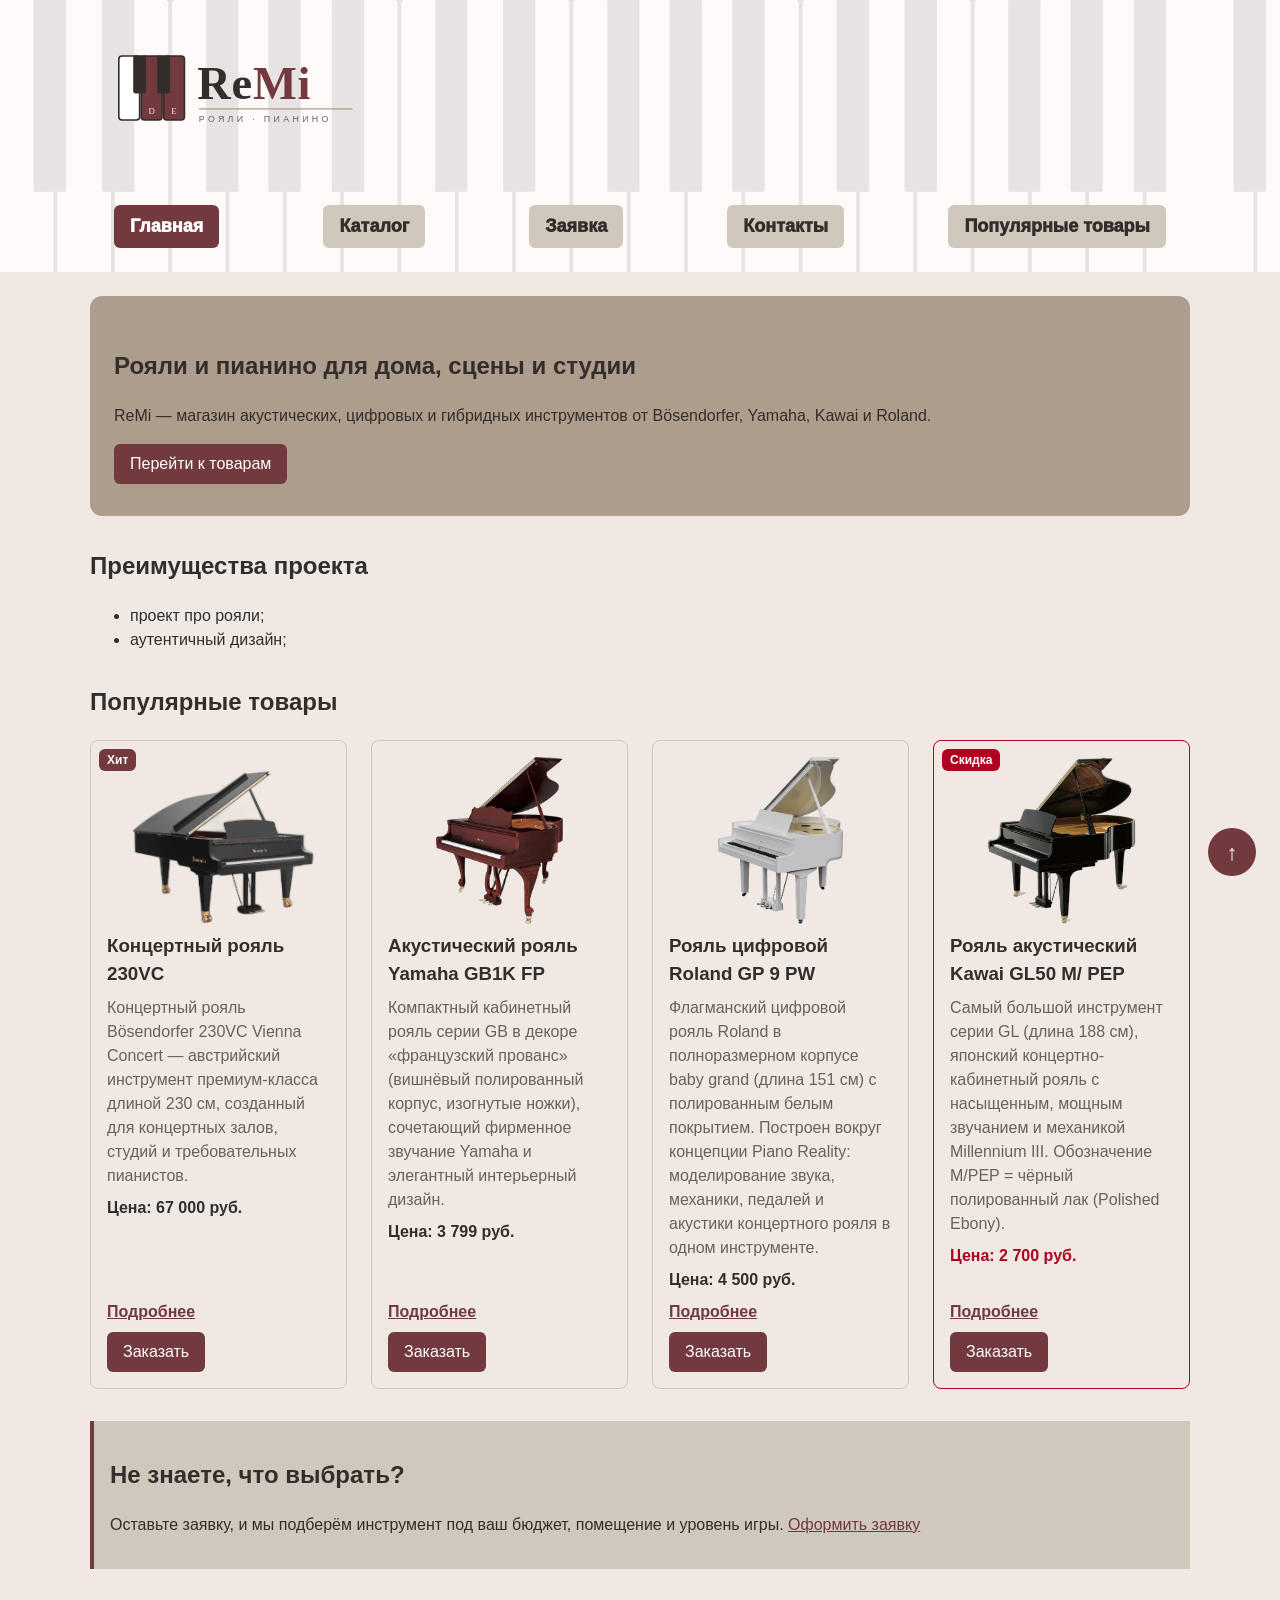
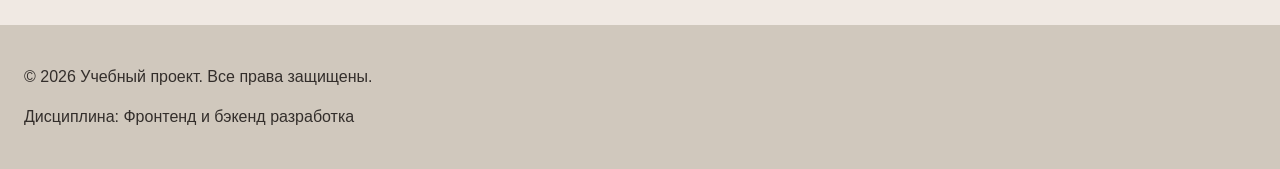
==== commit 43338ec6: "feat: add product and order pages, positioning, README update" ====
--- a/index.html
+++ b/index.html
@@ -3,7 +3,8 @@
 <head>
   <meta charset="UTF-8">
   <meta name="viewport" content="width=device-width, initial-scale=1.0">
-  <title>Учебный интернет-магазин</title>
+  <title>ReMi</title>
+  <link rel="icon" href="images/remi-icon.svg" type="image/svg+xml">
   <link rel="stylesheet" href="css/style.css">
   <script src="js/main.js" defer></script>
   <meta property="og:type" content="website">
@@ -14,7 +15,9 @@
 <body>
   <header class="site-header">
     <div class="site-header__inner">
-      <a class="site-header__logo" href="index.html">ShopProject</a>
+      <a class="site-header__logo" href="index.html">
+        <img class="site-header__logo-image" src="images/remi-logo.svg" alt="ReMi — рояли и пианино" width="306" height="100">
+      </a>
 
       <nav class="site-nav" aria-label="Основная навигация">
         <ul class="site-nav__list">
@@ -25,6 +28,9 @@
           </li>
           <li class="site-nav__item">
             <a class="site-nav__link" href="catalog.html">Каталог</a>
+          </li>
+          <li class="site-nav__item">
+            <a class="site-nav__link" href="order.html">Заявка</a>
           </li>
           <li class="site-nav__item">
             <a class="site-nav__link" href="contacts.html">Контакты</a>
@@ -41,23 +47,20 @@
 
   <main>
     <section class="hero">
-      <h1>Учебный интернет-магазин</h1>
+      <h1>Рояли и пианино для дома, сцены и студии</h1>
       <p>
-        Это стартовая страница учебного frontend-проекта.
-        В дальнейшем на её основе будет разработан многостраничный сайт
-        интернет-магазина или каталога услуг.
+        ReMi — магазин акустических, цифровых и гибридных инструментов
+        от Bösendorfer, Yamaha, Kawai и Roland.
       </p>
-      <a class="button" href="#popular">Перейти к товарам</a>
+      <a class="button button--primary" href="#popular">Перейти к товарам</a>
     </section>
 
     <section class="section" id="advantages">
       <h2>Преимущества проекта</h2>
 
       <ul class="advantages-list">
-        <li>понятная HTML-структура;</li>
-        <li>семантические блоки страницы;</li>
-        <li>подключение внешнего CSS-файла;</li>
-        <li>подготовка к разработке многостраничного сайта.</li>
+        <li>проект про рояли;</li>
+        <li>аутентичный дизайн;</li>
       </ul>
     </section>
 
@@ -65,43 +68,78 @@
       <h2>Популярные товары</h2>
 
       <div class="products-grid">
-        <article class="product-card">
-          <h3 class="product-card__title">Товар 1</h3>
-          <p class="product-card__description">Краткое описание учебного товара.</p>
-          <p class="product-card__price">Цена: 1000 руб.</p>
-          <button
-            class="button button--primary product-card__button"
-            type="button"
-            data-product="Товар 1"
+        <article class="product-card" tabindex="0">
+          <span class="product-card__badge">Хит</span>
+          <img
+            class="product-card__image"
+            src="images/product-1.png"
+            alt="Товар 1"
+            width="200"
+            height=auto
+            loading="lazy"
           >
-            Заказать
-          </button>
+          <h3 class="product-card__title">Концертный рояль 230VC</h3>
+          <p class="product-card__description">
+            Концертный рояль Bösendorfer 230VC Vienna Concert — австрийский инструмент премиум-класса длиной 230 см, созданный для концертных залов, студий и требовательных пианистов.
+          </p>
+          <p class="product-card__price">Цена: 67 000 руб.</p>
+          <a class="product-card__link" href="product/product-bosendorfer.html">Подробнее</a>
+          <a class="button button--primary product-card__button" href="order.html">Заказать</a>
         </article>
 
-        <article class="product-card">
-          <h3 class="product-card__title">Товар 2</h3>
-          <p class="product-card__description">Краткое описание учебного товара.</p>
-          <p class="product-card__price">Цена: 1500 руб.</p>
-          <button
-            class="button button--primary product-card__button"
-            type="button"
-            data-product="Товар 2"
+        <article class="product-card" tabindex="0">
+          <img
+            class="product-card__image"
+            src="images/product-2.png"
+            alt="Товар 1"
+            width="200"
+            height=auto
+            loading="lazy"
           >
-            Заказать
-          </button>
+          <h3 class="product-card__title">Акустический рояль Yamaha GB1K FP</h3>
+          <p class="product-card__description">
+            Компактный кабинетный рояль серии GB в декоре «французский прованс» (вишнёвый полированный корпус, изогнутые ножки), сочетающий фирменное звучание Yamaha и элегантный интерьерный дизайн.
+          </p>
+          <p class="product-card__price">Цена: 3 799 руб.</p>
+          <a class="product-card__link" href="product/product-yamaha-gb1k.html">Подробнее</a>
+          <a class="button button--primary product-card__button" href="order.html">Заказать</a>
         </article>
 
-        <article class="product-card">
-          <h3 class="product-card__title">Товар 3</h3>
-          <p class="product-card__description">Краткое описание учебного товара.</p>
-          <p class="product-card__price">Цена: 2000 руб.</p>
-          <button
-            class="button button--primary product-card__button"
-            type="button"
-            data-product="Товар 3"
+        <article class="product-card" tabindex="0">
+          <img
+            class="product-card__image"
+            src="images/product-3.png"
+            alt="Товар 1"
+            width="200"
+            height=auto
+            loading="lazy"
           >
-            Заказать
-          </button>
+          <h3 class="product-card__title">Рояль цифровой Roland GP 9 PW</h3>
+          <p class="product-card__description">
+            Флагманский цифровой рояль Roland в полноразмерном корпусе baby grand (длина 151 см) с полированным белым покрытием. Построен вокруг концепции Piano Reality: моделирование звука, механики, педалей и акустики концертного рояля в одном инструменте.
+          </p>
+          <p class="product-card__price">Цена: 4 500 руб.</p>
+          <a class="product-card__link" href="product/product-roland-gp9.html">Подробнее</a>
+          <a class="button button--primary product-card__button" href="order.html">Заказать</a>
+        </article>
+
+        <article class="product-card  product-card--discount" tabindex="0">
+          <span class="product-card__badge product-card__badge--sale">Скидка</span>
+          <img
+            class="product-card__image"
+            src="images/product-4.png"
+            alt="Товар 1"
+            width="200"
+            height=auto
+            loading="lazy"
+          >
+          <h3 class="product-card__title">Рояль акустический Kawai GL50 M/ PEP</h3>
+          <p class="product-card__description">
+            Самый большой инструмент серии GL (длина 188 см), японский концертно-кабинетный рояль с насыщенным, мощным звучанием и механикой Millennium III. Обозначение M/PEP = чёрный полированный лак (Polished Ebony).
+          </p>
+          <p class="product-card__price">Цена: 2 700 руб.</p>
+          <a class="product-card__link" href="product/product-kawai-gl50.html">Подробнее</a>
+          <a class="button button--primary product-card__button" href="order.html">Заказать</a>
         </article>
 
       </div>
@@ -109,63 +147,40 @@
 
 
     <aside class="aside-info">
-      <h2>Информация для студентов</h2>
+      <h2>Не знаете, что выбрать?</h2>
       <p>
-        На следующих практических занятиях этот проект будет расширяться:
-        появятся формы, модальное окно, дополнительные страницы, Flex/Grid,
-        БЭМ-структура и адаптивная версия сайта.
+        Оставьте заявку, и мы подберём инструмент под ваш бюджет, помещение
+        и уровень игры. <a href="order.html">Оформить заявку</a>
       </p>
     </aside>
 
   </main>
 
-  <footer id="contacts">
+  <footer class="site-footer" id="contacts">
     <p>&copy; 2026 Учебный проект. Все права защищены.</p>
     <p>Дисциплина: Фронтенд и бэкенд разработка</p>
   </footer>
 
-  <dialog class="order-dialog" id="order-dialog" aria-labelledby="order-dialog-title">
-    <h2 class="order-dialog__title" id="order-dialog-title">Оформление заявки</h2>
+  <dialog class="product-dialog" id="product-dialog" aria-labelledby="product-dialog-title">
+    <div class="product-dialog__inner">
+      <form method="dialog">
+        <button class="product-dialog__close" aria-label="Закрыть">×</button>
+      </form>
 
-    <form class="order-form" id="order-form" action="#" method="post" novalidate>
-      <input type="hidden" id="selected-product" name="product">
-      <div class="order-form__field">
-        <label class="order-form__label" for="order-name">Имя</label>
-        <input
-          class="order-form__input"
-          id="order-name"
-          name="name"
-          type="text"
-          required
-        >
+      <img class="product-dialog__image" id="product-dialog-image" alt="">
+
+      <div class="product-dialog__info">
+        <h2 class="product-dialog__title" id="product-dialog-title"></h2>
+        <p class="product-dialog__description" id="product-dialog-description"></p>
+        <p class="product-dialog__price" id="product-dialog-price"></p>
+        <div class="product-dialog__actions">
+          <a class="button button--secondary" id="product-dialog-link" href="#">Подробнее</a>
+          <a class="button button--primary" href="order.html">Заказать</a>
+        </div>
       </div>
-
-      <div class="order-form__field">
-        <label class="order-form__label" for="order-email">E-mail</label>
-        <input
-          class="order-form__input"
-          id="order-email"
-          name="email"
-          type="email"
-          required
-        >
-      </div>
-
-      <div class="order-form__actions">
-        <button class="button button--primary" type="submit">
-          Отправить заявку
-        </button>
-
-        <button class="button button--secondary" type="button" id="close-order-dialog">
-          Закрыть
-        </button>
-      </div>
-    </form>
+    </div>
   </dialog>
-
-  <p class="success-message" id="success-message" hidden>
-    Форма успешно отправлена!
-  </p>
-
+  
+  <a class="to-top" href="#" aria-label="Наверх">↑</a>
 </body>
 </html>
--- a/css/style.css
+++ b/css/style.css
@@ -4,18 +4,18 @@
 
 :root {
   /* Основные цвета проекта */
-  --color-bg: #ffffff;
-  --color-text: #222222;
-  --color-muted: #666666;
-  --color-primary: #0057b8;
-  --color-primary-dark: #37485c;
-  --color-border: #dddddd;
-  --color-surface: #f7f7f7;
-  --color-surface-accent: #eef5ff;
-  --color-danger: #b00020;
-  --color-success: #168a2f;
-  --color-success-bg: #eefaf0;
-  --color-white: #ffffff;
+  --color-bg: #F0E9E3;              /* светлый молочный — фон страницы */
+  --color-text: #332E2B;            /* почти чёрный тёплый — основной текст */
+  --color-muted: #6B605A;           /* затемнённый тауп — описания */
+  --color-primary: #72393F;         /* винный — кнопки, ссылки, акценты */
+  --color-primary-dark: #332E2B;    /* тёмный — наведение на кнопки */
+  --color-border: #D0C8BD;          /* серо-бежевый — рамки */
+  --color-surface: #D0C8BD;         /* серо-бежевый — шапка и подвал */
+  --color-surface-accent: #AD9D8D;  /* тауп — блок hero */
+  --color-danger: #B00020;
+  --color-success: #4F6B3A;
+  --color-success-bg: #EEF0E4;
+  --color-white: #FFFFFF; 
 
   /* Отступы */
   --space-xs: 4px;
@@ -31,6 +31,7 @@
 
   /* Размеры */
   --container-width: 1100px;
+  --font-header-size: 18px;
 }
 
 /* ===============================
@@ -105,35 +106,40 @@
 */
 .site-header {
   background-color: var(--color-surface);
+  background-image:
+    linear-gradient(rgba(255, 250, 250, 0.90), rgba(255, 250, 250, 0.90)),
+    url("../images/pianoKeys.jpg");
 }
 
 .site-header__inner {
   max-width: var(--container-width);
   margin: 0 auto;
-  padding: var(--space-lg);
+  padding: var(--space-lg) var(--space-lg) 0;
 }
 
 .site-header__logo {
-  font-weight: 700;
-  color: var(--color-text);
+  display: inline-block;
   text-decoration: none;
 }
 
 .site-nav__list {
   display: flex;
   flex-wrap: wrap;
-  justify-content: center;
+  justify-content: space-between;
   align-items: center;
   gap: var(--space-md);
   padding: 0;
-  margin: var(--space-md) 0 0;
+  margin: 70px 0 0;
   list-style: none;
 }
 
 .site-nav__link {
   display: inline-block;
   padding: var(--space-sm) var(--space-md);
-  color: var(--color-primary);
+  color: var(--color-text);
+  background-color: var(--color-border);
+  font-size: var(--font-header-size);
+  font-weight: 1000;
   text-decoration: none;
   border-radius: var(--radius-sm);
 }
@@ -216,14 +222,22 @@
 }
 
 .product-card__button {
-  margin-top: auto;
   align-self: flex-start;
 }
 
 .products-grid {
   display: grid;
-  grid-template-columns: repeat(3, 1fr);
+  grid-template-columns: repeat(auto-fill, minmax(240px, 1fr));
   gap: var(--space-lg);
+}
+
+.product-card__image {
+  display: block;
+  width: 100%;
+  max-width: 100%;
+  height: auto;
+  aspect-ratio: 4 / 3;
+  object-fit: contain;
 }
 
 /*
@@ -281,72 +295,6 @@
   background-color: var(--color-surface);
 }
 
-/* ===============================
-   5. Форма и модальное окно
-   =============================== */
-
-.order-dialog {
-  width: min(100% - 32px, 560px);
-  padding: var(--space-lg);
-  border: none;
-  border-radius: var(--radius-lg);
-}
-
-.order-dialog::backdrop {
-  background-color: rgba(0, 0, 0, 0.5);
-}
-
-.order-dialog__title {
-  margin-top: 0;
-}
-
-.form-field {
-  margin-bottom: var(--space-md);
-}
-
-.form-field label {
-  display: block;
-  margin-bottom: var(--space-xs);
-}
-
-.form-field input,
-.form-field select,
-.form-field textarea {
-  width: 100%;
-  padding: 10px 12px;
-  border: 1px solid var(--color-border);
-  border-radius: var(--radius-sm);
-  font: inherit;
-}
-
-.form-field input[type="checkbox"] {
-  width: auto;
-}
-
-.form-field small {
-  display: block;
-  margin-top: var(--space-xs);
-  color: var(--color-muted);
-}
-
-.form-field input:hover,
-.form-field select:hover,
-.form-field textarea:hover {
-  border-color: var(--color-primary);
-}
-
-.form-field input:focus-visible,
-.form-field select:focus-visible,
-.form-field textarea:focus-visible,
-.form-actions button:focus-visible {
-  outline: 2px solid var(--color-primary);
-  outline-offset: 3px;
-}
-
-[aria-invalid="true"] {
-  border-color: var(--color-danger);
-}
-
 .order-form__field {
   margin-bottom: var(--space-md);
 }
@@ -385,14 +333,6 @@
   margin-top: var(--space-lg);
 }
 
-.success-message {
-  max-width: var(--container-width);
-  margin: var(--space-lg) auto;
-  padding: var(--space-md);
-  border-left: 4px solid var(--color-success);
-  background-color: var(--color-success-bg);
-}
-
 .breadcrumbs {
   max-width: var(--container-width);
   margin: 0 auto var(--space-md);
@@ -417,12 +357,6 @@
 :target {
   outline: 2px dashed var(--color-primary);
   outline-offset: 4px;
-}
-
-.products-grid {
-  display: grid;
-  grid-template-columns: repeat(3, 1fr);
-  gap: var(--space-lg);
 }
 
 .catalog-layout {
@@ -440,6 +374,9 @@
   border: 1px solid var(--color-border);
   border-radius: var(--radius-md);
   background-color: var(--color-surface);
+  position: sticky;
+  top: var(--space-md);
+  align-self: start;
 }
 
 .catalog-products {
@@ -473,4 +410,329 @@
   border: 1px solid var(--color-border);
   border-radius: var(--radius-sm);
   font: inherit;
+}
+
+/* Карточка кликабельна */
+.product-card {
+  cursor: pointer;
+}
+
+.product-card:focus-visible {
+  outline: 2px solid var(--color-primary);
+  outline-offset: 3px;
+}
+
+/* Окно товара */
+.product-dialog {
+  width: min(100% - 32px, 860px);
+  padding: 0;
+  border: none;
+  border-radius: var(--radius-lg);
+  background-color: #FFFFFF;
+}
+
+.product-dialog::backdrop {
+  background-color: rgba(0, 0, 0, 0.5);
+}
+
+.product-dialog__inner {
+  position: relative;
+  display: grid;
+  grid-template-columns: 1fr 1fr;
+  align-items: center;
+  gap: var(--space-xl);
+  padding: var(--space-xl);
+}
+
+.product-dialog__image {
+  display: block;
+  width: 100%;
+  max-height: 70vh;
+  object-fit: contain;
+}
+
+.product-dialog__title {
+  margin-top: 0;
+}
+
+.product-dialog__description {
+  color: var(--color-muted);
+}
+
+.product-dialog__price {
+  font-size: 22px;
+  font-weight: 700;
+}
+
+.product-dialog__close {
+  position: absolute;
+  top: var(--space-sm);
+  right: var(--space-sm);
+  width: 40px;
+  height: 40px;
+  border: none;
+  background: none;
+  font-size: 28px;
+  line-height: 1;
+  color: var(--color-text);
+  cursor: pointer;
+}
+
+.product-dialog__inner > form {
+  display: contents;
+}
+
+.product-dialog__close:focus:not(:focus-visible) {
+  outline: none;
+}
+
+/* ===============================
+   Страница товара
+   =============================== */
+
+.product {
+  max-width: var(--container-width);
+  margin: 0 auto var(--space-xl);
+  display: grid;
+  grid-template-columns: 1fr 1fr;
+  align-items: center;
+  gap: var(--space-xl);
+  padding: var(--space-xl);
+  background-color: #FFFFFF;
+  border-radius: var(--radius-lg);
+}
+
+.product__image {
+  display: block;
+  width: 100%;
+  height: auto;
+  max-height: 500px;
+  object-fit: contain;
+}
+
+.product__title {
+  margin-top: 0;
+}
+
+.product__description {
+  color: var(--color-muted);
+}
+
+.product__price {
+  font-size: 24px;
+  font-weight: 700;
+}
+
+.product__actions {
+  display: flex;
+  flex-wrap: wrap;
+  gap: var(--space-md);
+}
+
+/* Разделитель между ссылками в хлебных крошках */
+.breadcrumbs__link + .breadcrumbs__link::before {
+  content: "/";
+  display: inline-block;
+  margin: 0 var(--space-xs);
+  color: var(--color-muted);
+}
+
+/* ===============================
+   Таблица характеристик
+   =============================== */
+
+.specs-table {
+  width: 100%;
+  border-collapse: collapse;
+  background-color: #FFFFFF;
+}
+
+.specs-table__caption {
+  margin-bottom: var(--space-sm);
+  font-size: 20px;
+  font-weight: 700;
+  text-align: left;
+}
+
+.specs-table th,
+.specs-table td {
+  padding: var(--space-sm) var(--space-md);
+  border: 1px solid var(--color-border);
+  text-align: left;
+}
+
+.specs-table thead th {
+  color: var(--color-white);
+  background-color: var(--color-primary);
+}
+
+.specs-table tbody th {
+  width: 35%;
+  font-weight: 700;
+}
+
+.specs-table tbody tr:hover {
+  background-color: var(--color-bg);
+}
+
+.product-card__link {
+  margin-top: auto;
+  font-weight: 700;
+}
+
+/* ===============================
+   Страница заявки
+   =============================== */
+
+.order-layout {
+  max-width: var(--container-width);
+  margin: 0 auto var(--space-xl);
+  display: grid;
+  grid-template-columns: 2fr 1fr;
+  align-items: start;
+  gap: var(--space-lg);
+}
+
+.order-layout__form {
+  padding: var(--space-xl);
+  background-color: #FFFFFF;
+  border-radius: var(--radius-lg);
+}
+
+.order-layout__form h2 {
+  margin-top: 0;
+}
+
+.order-form__hint {
+  display: block;
+  margin-top: var(--space-xs);
+  font-size: 14px;
+  color: var(--color-muted);
+}
+
+.order-form__checkbox {
+  display: flex;
+  align-items: flex-start;
+  gap: var(--space-sm);
+  cursor: pointer;
+}
+
+.order-form__checkbox input {
+  margin-top: 4px;
+  accent-color: var(--color-primary);
+}
+
+.order-form__textarea {
+  resize: vertical;
+}
+
+.order-form__note {
+  margin-bottom: 0;
+  font-size: 14px;
+  color: var(--color-muted);
+}
+
+/* Подсветка неверно заполненных полей после попытки ввода */
+.order-form__input:user-invalid,
+.order-form__select:user-invalid {
+  border-color: var(--color-danger);
+}
+
+/* Блок «Что будет дальше» */
+.order-info {
+  padding: var(--space-lg);
+  border-left: 4px solid var(--color-primary);
+  border-radius: var(--radius-md);
+  background-color: var(--color-surface);
+}
+
+.order-info__title {
+  margin-top: 0;
+}
+
+.order-info__steps {
+  padding-left: var(--space-lg);
+}
+
+.order-info__steps li + li {
+  margin-top: var(--space-sm);
+}
+
+/* Сообщение об успехе: скрыто, пока адрес не заканчивается на #order-success */
+.order-success {
+  display: none;
+  max-width: var(--container-width);
+  margin: 0 auto var(--space-lg);
+  padding: var(--space-md);
+  border-left: 4px solid var(--color-success);
+  background-color: var(--color-success-bg);
+}
+
+.order-success:target {
+  display: block;
+  outline: none;
+}
+
+.product-dialog__actions {
+  display: flex;
+  flex-wrap: wrap;
+  gap: var(--space-md);
+}
+
+/* Карточка — опорный блок для бейджа */
+.product-card {
+  position: relative;
+}
+
+.product-card__badge {
+  position: absolute;
+  top: var(--space-sm);
+  left: var(--space-sm);
+  z-index: 1;
+  padding: 2px var(--space-sm);
+  font-size: 12px;
+  font-weight: 700;
+  color: var(--color-white);
+  background-color: var(--color-primary);
+  border-radius: var(--radius-sm);
+}
+
+.product-card__badge--sale {
+  background-color: var(--color-danger);
+}
+
+.product-card__badge--new {
+  background-color: var(--color-success);
+}
+
+.to-top {
+  position: fixed;
+  right: var(--space-lg);
+  bottom: var(--space-lg);
+  z-index: 10;
+  display: grid;
+  place-items: center;
+  width: 48px;
+  height: 48px;
+  font-size: 22px;
+  color: var(--color-white);
+  text-decoration: none;
+  background-color: var(--color-primary);
+  border-radius: 50%;
+}
+
+.to-top:hover {
+  color: var(--color-white);
+  background-color: var(--color-primary-dark);
+}
+
+.to-top:focus-visible {
+  outline: 2px solid var(--color-primary);
+  outline-offset: 3px;
+}
+
+.site-header__logo-image {
+  display: block;
+  height: 80px;
+  width: auto;
 }
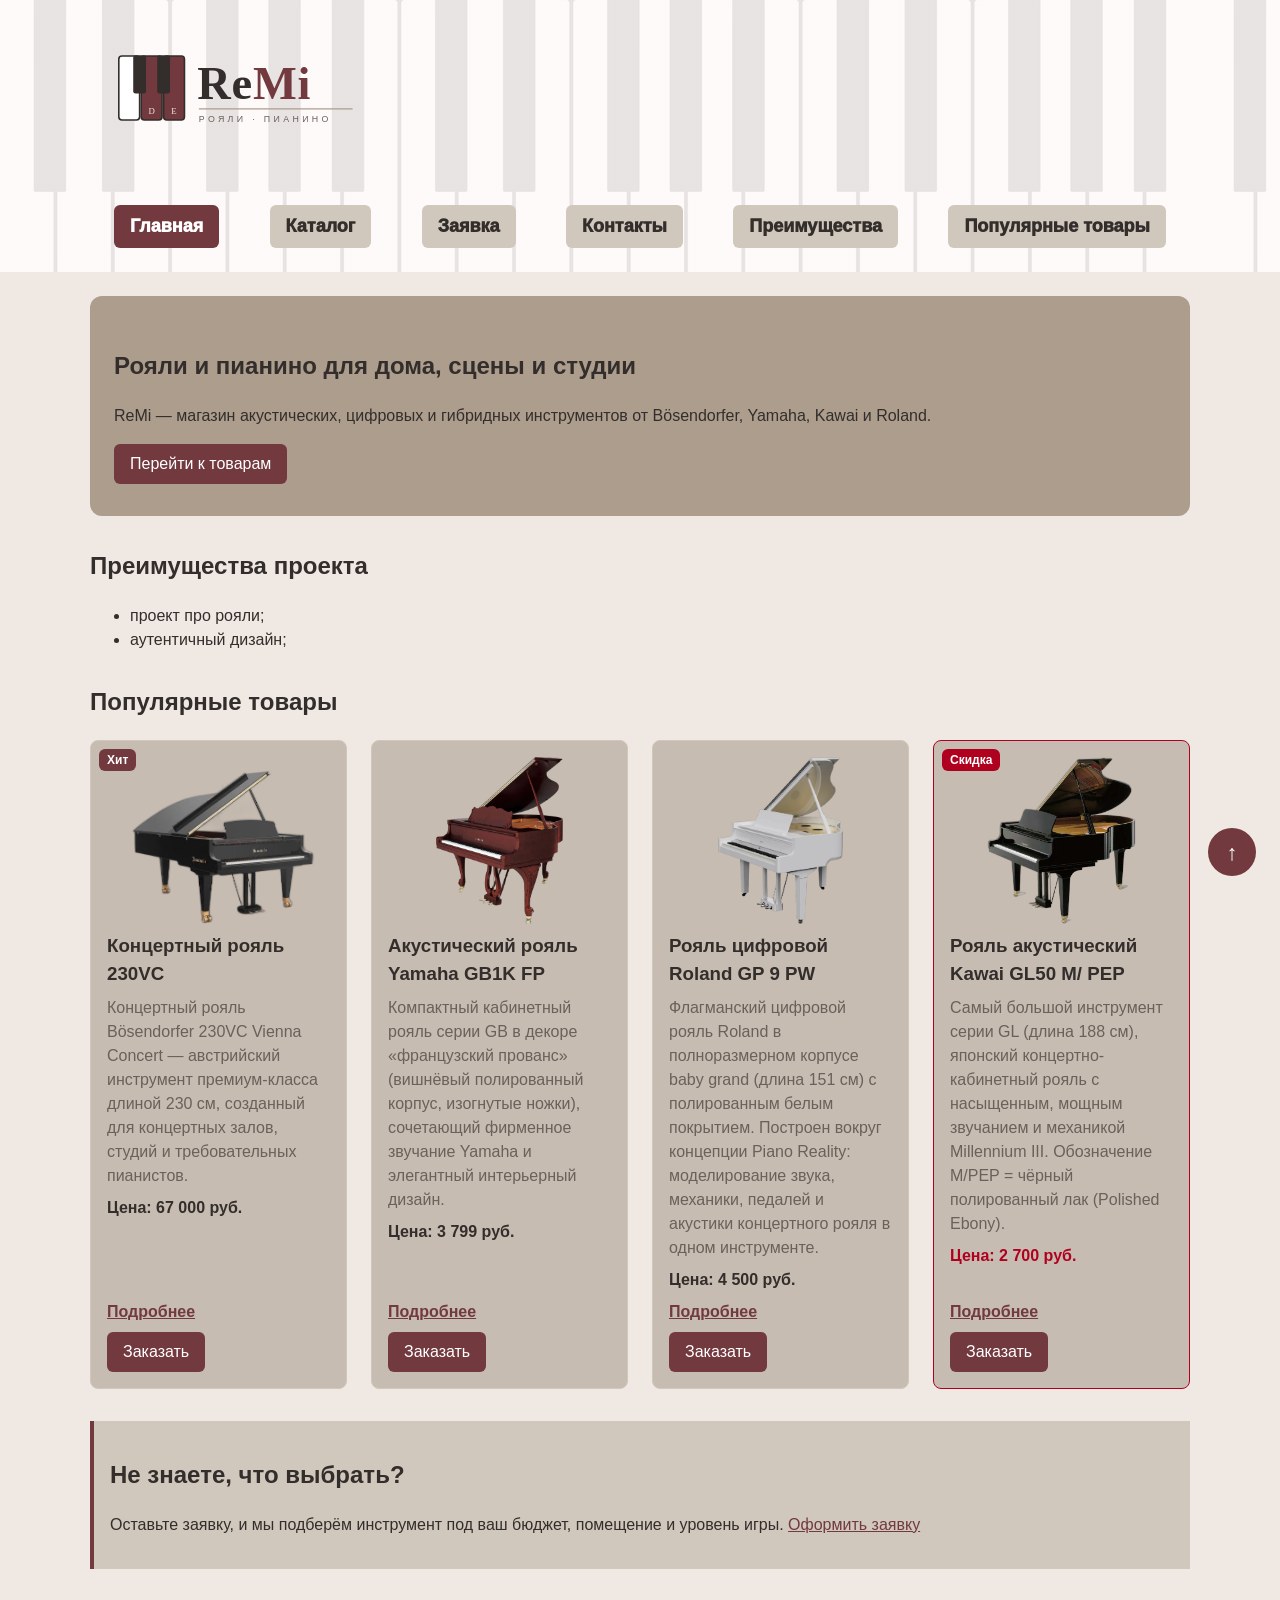
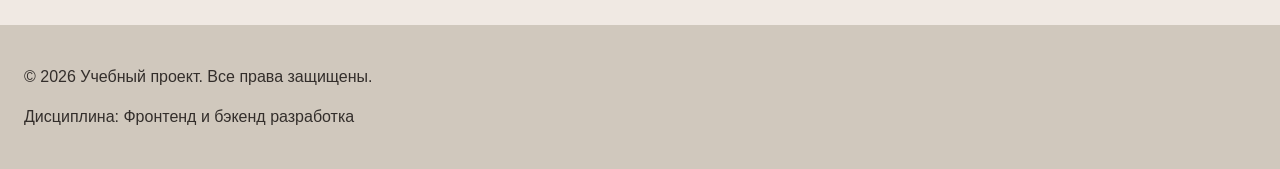
==== commit d659082b: "feat: prepare HTML CSS project for submission" ====
--- a/index.html
+++ b/index.html
@@ -36,6 +36,11 @@
             <a class="site-nav__link" href="contacts.html">Контакты</a>
           </li>
           <li class="site-nav__item">
+            <a class="site-nav__link" href="index.html#advantages">
+              Преимущества
+            </a>
+          </li>
+          <li>
             <a class="site-nav__link" href="index.html#popular">
               Популярные товары
             </a>
--- a/css/style.css
+++ b/css/style.css
@@ -5,6 +5,7 @@
 :root {
   /* Основные цвета проекта */
   --color-bg: #F0E9E3;              /* светлый молочный — фон страницы */
+  --color-bg-card: #c7bcb2; 
   --color-text: #332E2B;            /* почти чёрный тёплый — основной текст */
   --color-muted: #6B605A;           /* затемнённый тауп — описания */
   --color-primary: #72393F;         /* винный — кнопки, ссылки, акценты */
@@ -187,7 +188,7 @@
   padding: var(--space-md);
   border: 1px solid var(--color-border);
   border-radius: var(--radius-md);
-  background-color: var(--color-bg);
+  background-color: var(--color-bg-card);
 }
 
 .product-card:hover {
